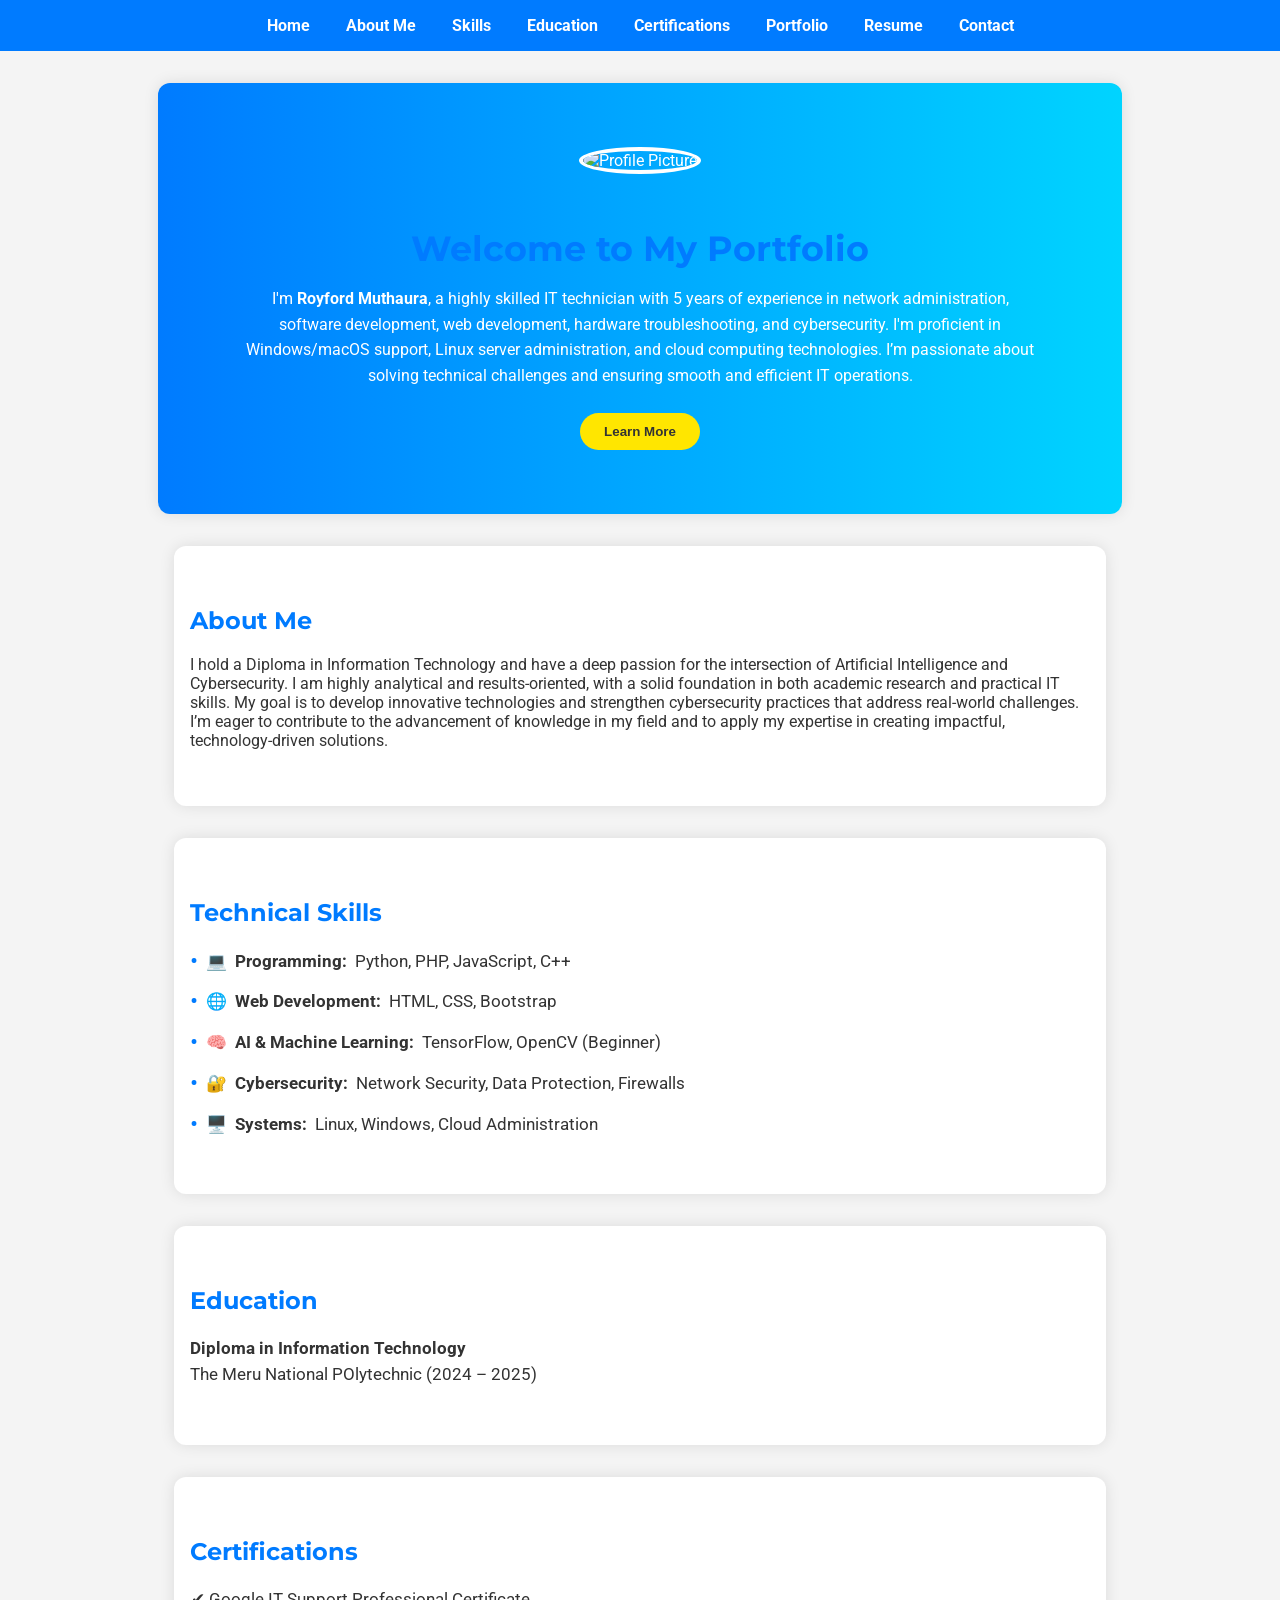
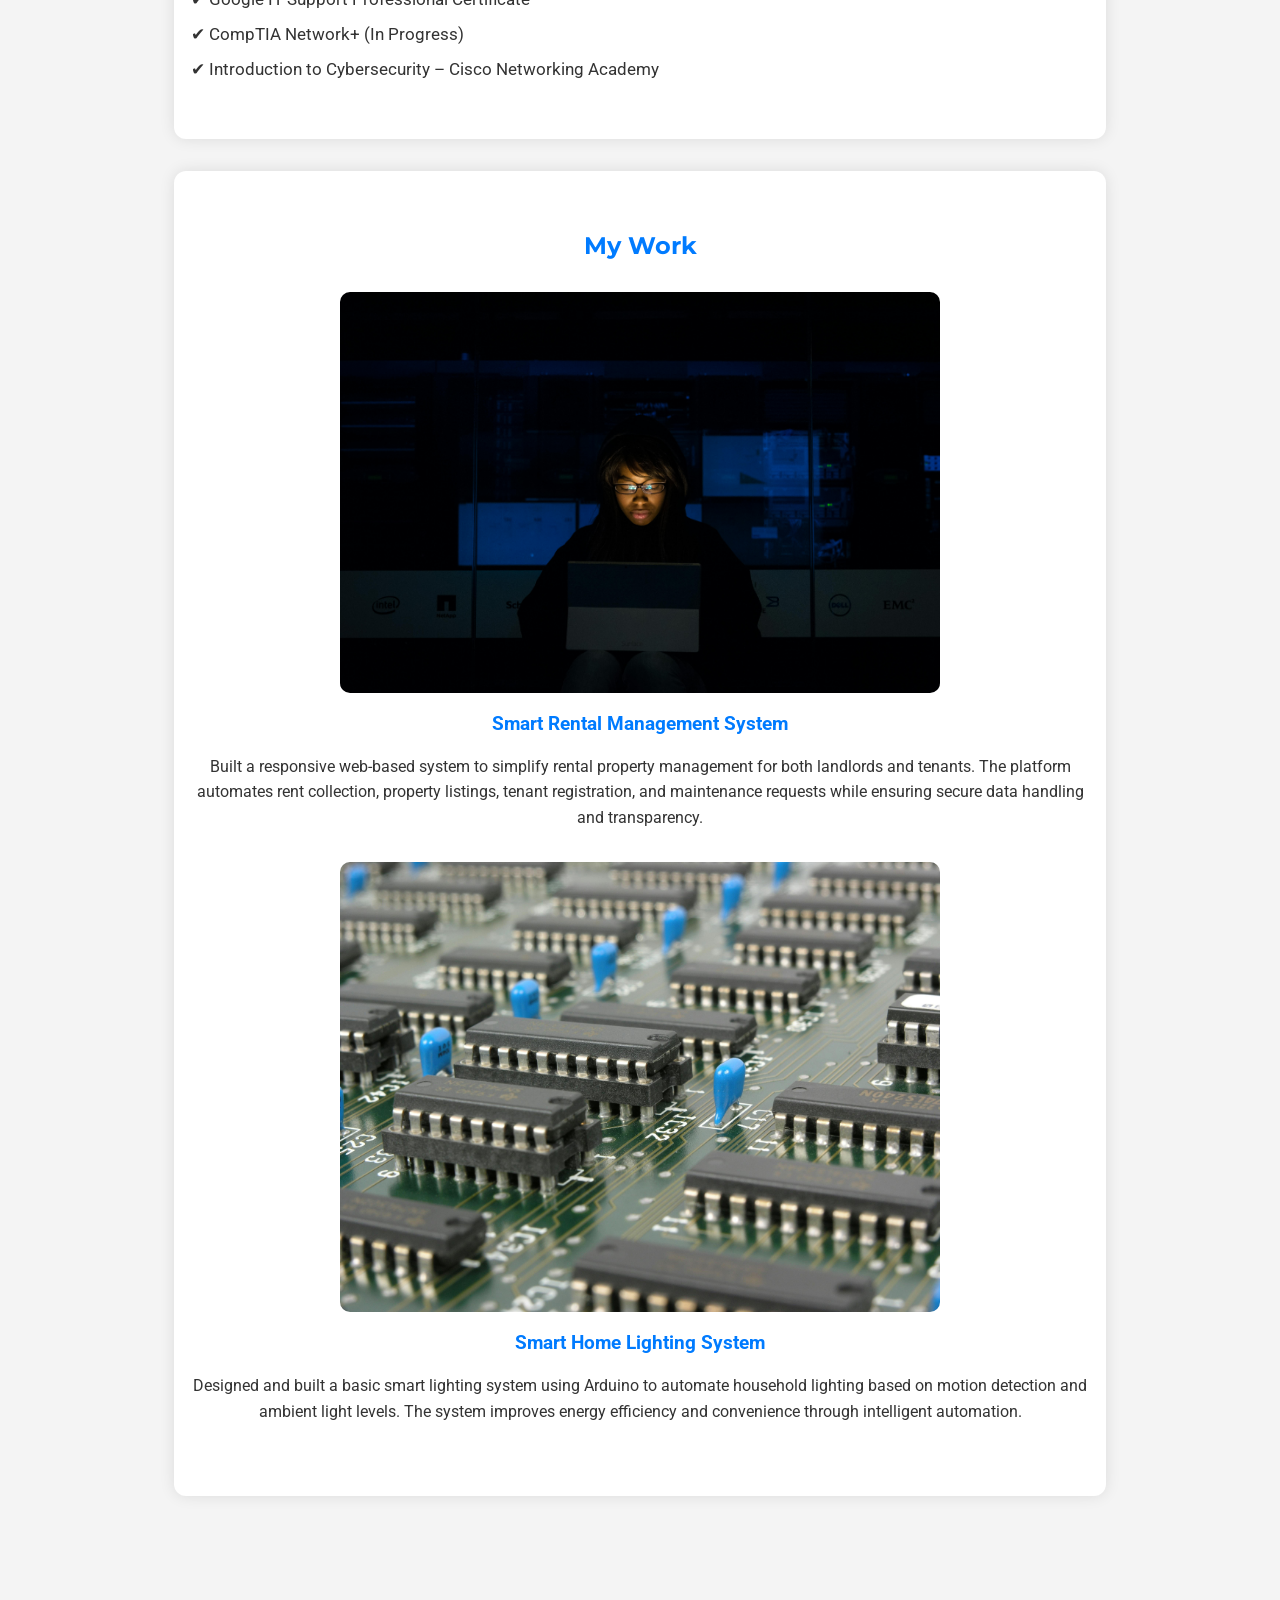
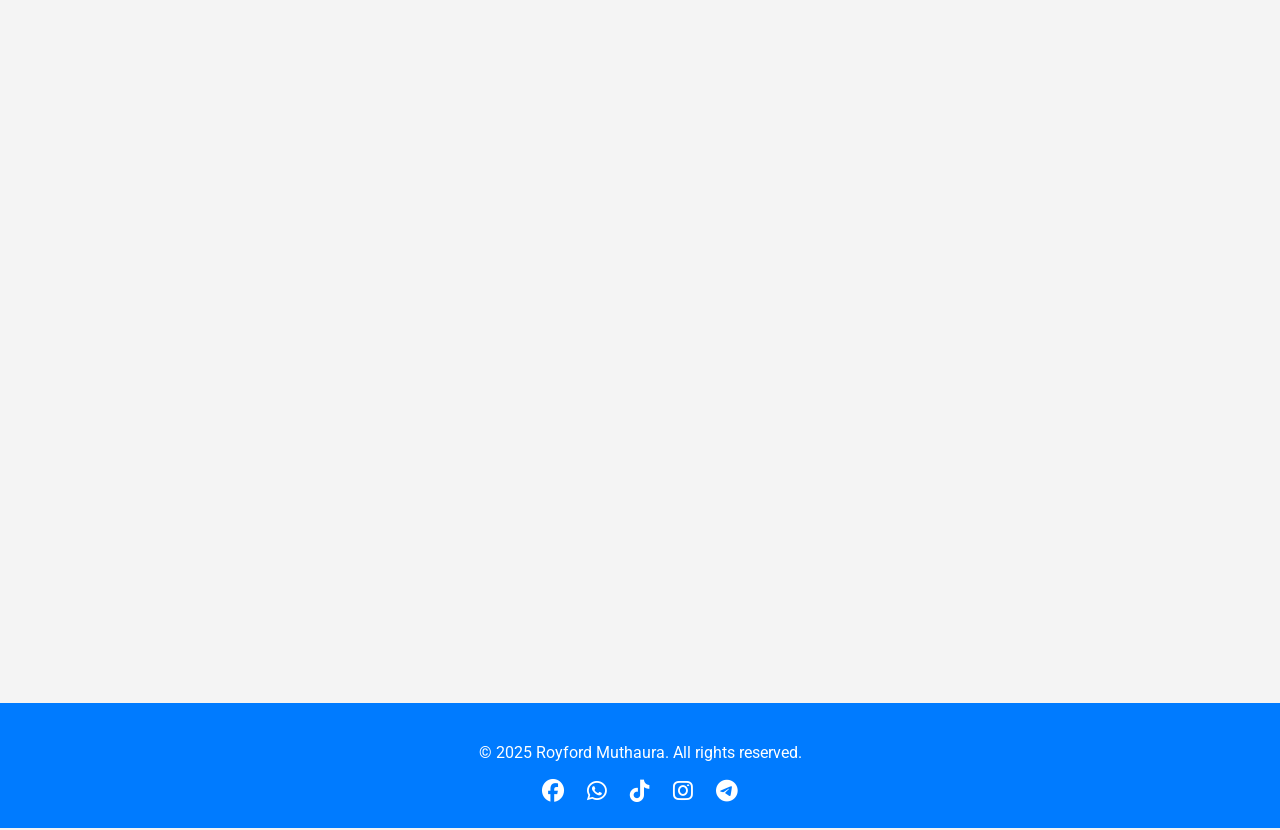
==== index.html @ 568a5c84 "Add files via upload" ====
<!DOCTYPE html>
<html lang="en">
<head>
    <meta charset="UTF-8" />
    <meta name="viewport" content="width=device-width, initial-scale=1.0" />
    <title>Professional Portfolio | Royford Muthaura</title>

    <!-- Google Fonts -->
    <link href="https://fonts.googleapis.com/css2?family=Montserrat:wght@700&family=Roboto:wght@400;500&display=swap" rel="stylesheet">

    <!-- Font Awesome for Social Icons -->
    <link rel="stylesheet" href="https://cdnjs.cloudflare.com/ajax/libs/font-awesome/6.6.0/css/all.min.css">

    <!-- External CSS -->
    <link rel="stylesheet" href="styles.css" />
</head>

<body>
    <!-- ==================== Navigation ==================== -->
    <nav>
        <ul>
            <li><a href="#home">Home</a></li>
            <li><a href="#about">About Me</a></li>
            <li><a href="#skills">Skills</a></li>
            <li><a href="#education">Education</a></li>
            <li><a href="#certifications">Certifications</a></li>
            <li><a href="#portfolio">Portfolio</a></li>
            <li><a href="#resume">Resume</a></li>
            <li><a href="#contact">Contact</a></li>
        </ul>
    </nav>

    <!-- ==================== Home Section ==================== -->
    <section id="home" class="hero">
        <img src="file_00000000664061f89d1846690280bb5e.png" alt="Profile Picture" class="profile-pic" />
        <h1>Welcome to My Portfolio</h1>
        <p>
            I'm <strong>Royford Muthaura</strong>, a highly skilled IT technician with 5 years of experience in network administration, software development, web development, hardware troubleshooting, and cybersecurity. I'm proficient in Windows/macOS support, Linux server administration, and cloud computing technologies. I’m passionate about solving technical challenges and ensuring smooth and efficient IT operations.
        </p>
        <button id="learnMoreBtn">Learn More</button>
    </section>

    <!-- ==================== About Me Section ==================== -->
    <section id="about">
        <h2>About Me</h2>
        <p>
            I hold a Diploma in Information Technology and have a deep passion for the intersection of Artificial Intelligence and Cybersecurity. I am highly analytical and results-oriented, with a solid foundation in both academic research and practical IT skills.
            My goal is to develop innovative technologies and strengthen cybersecurity practices that address real-world challenges. I’m eager to contribute to the advancement of knowledge in my field and to apply my expertise in creating impactful, technology-driven solutions.
        </p>
    </section>

    <!-- ==================== Skills Section ==================== -->
    <section id="skills">
        <h2>Technical Skills</h2>
        <ul>
            <li>💻 <strong>Programming:</strong> Python, PHP, JavaScript, C++</li>
            <li>🌐 <strong>Web Development:</strong> HTML, CSS, Bootstrap</li>
            <li>🧠 <strong>AI & Machine Learning:</strong> TensorFlow, OpenCV (Beginner)</li>
            <li>🔐 <strong>Cybersecurity:</strong> Network Security, Data Protection, Firewalls</li>
            <li>🖥️ <strong>Systems:</strong> Linux, Windows, Cloud Administration</li>
        </ul>
    </section>

    <!-- ==================== Education Section ==================== -->
    <section id="education">
        <h2>Education</h2>
        <p>
            <strong>Diploma in Information Technology</strong><br />
            The Meru National POlytechnic (2024 – 2025)
        </p>
    </section>

    <!-- ==================== Certifications Section ==================== -->
    <section id="certifications">
        <h2>Certifications</h2>
        <ul>
            <li>Google IT Support Professional Certificate</li>
            <li>CompTIA Network+ (In Progress)</li>
            <li>Introduction to Cybersecurity – Cisco Networking Academy</li>
        </ul>
    </section>

    <!-- ==================== Portfolio Section ==================== -->
    <section id="portfolio">
        <h2>My Work</h2>

        <!-- Project 1 -->
        <div class="portfolio-item">
            <img src="structured programming.jpg" alt="Smart Rental Management System" />
            <h3>Smart Rental Management System</h3>
            <p>
                Built a responsive web-based system to simplify rental property management for both landlords and tenants. The platform automates rent collection, property listings, tenant registration, and maintenance requests while ensuring secure data handling and transparency.
            </p>
        </div>

        <!-- Project 2 -->
        <div class="portfolio-item">
            <img src="basic electronics.jpg" alt="Smart Home Lighting System" />
            <h3>Smart Home Lighting System</h3>
            <p>
                Designed and built a basic smart lighting system using Arduino to automate household lighting based on motion detection and ambient light levels. The system improves energy efficiency and convenience through intelligent automation.
            </p>
        </div>
    </section>

    <!-- ==================== Resume Section ==================== -->
    <section id="resume">
        <h2>Resume</h2>
        <p>Click below to download my detailed resume.</p>
        <a href="resume.pdf" download>Download My Resume</a>
    </section>

    <!-- ==================== Contact Section ==================== -->
    <section id="contact">
        <h2>Contact Me</h2>
        <p>If you’d like to collaborate or learn more about my work, feel free to reach out!</p>

        <form id="contactForm">
            <label for="name">Name:</label>
            <input type="text" id="name" name="name" required />

            <label for="email">Email:</label>
            <input type="email" id="email" name="email" required />

            <label for="message">Message:</label>
            <textarea id="message" name="message" required></textarea>

            <button type="submit">Send</button>
        </form>
    </section>

    <!-- ==================== Footer Section (with Socials) ==================== -->
    <footer>
        <p>&copy; 2025 Royford Muthaura. All rights reserved.</p>

        <div class="social-links">
            <a href="https://www.facebook.com/royford.muthaura.3" target="_blank" aria-label="Facebook">
                <i class="fab fa-facebook"></i>
            </a>
            <a href="https://wa.me/254723911846" target="_blank" aria-label="WhatsApp">
                <i class="fab fa-whatsapp"></i>
            </a>
            <a href="https://www.tiktok.com/@hey_iam_royford" target="_blank" aria-label="TikTok">
                <i class="fab fa-tiktok"></i>
            </a>
            <a href="https://www.instagram.com/r_o_y_f_o_r_d" target="_blank" aria-label="Instagram">
                <i class="fab fa-instagram"></i>
            </a>
            <a href="https://t.me/@Royford07" target="_blank" aria-label="Telegram">
                <i class="fab fa-telegram"></i>
            </a>
        </div>
    </footer>

    <!-- External JS -->
    <script src="script.js"></script>
</body>
</html>
---- styles.css ----
/* ==================== General Styles ==================== */
body {
    font-family: 'Roboto', sans-serif;
    margin: 0;
    padding: 0;
    box-sizing: border-box;
    background-color: #f4f4f4;
    color: #333;
    scroll-behavior: smooth;
}

/* ==================== Navigation Menu ==================== */
nav {
    background-color: #007bff;
    padding: 1rem;
    text-align: center;
    position: sticky;
    top: 0;
    z-index: 100;
}
nav ul {
    list-style: none;
    margin: 0;
    padding: 0;
}
nav ul li {
    display: inline-block;
    margin: 0 1rem;
}
nav ul li a {
    color: #fff;
    text-decoration: none;
    font-weight: bold;
    transition: color 0.3s ease;
}
nav ul li a:hover {
    color: #ffe600;
}

/* ==================== Hero / Home Section ==================== */
#home {
    text-align: center;
    padding: 4rem 2rem;
    background: linear-gradient(to right, #007bff, #00d4ff);
    color: white;
}
.profile-pic {
    width: 160px;
    height: 160px;
    border-radius: 50%;
    margin-bottom: 1.5rem;
    border: 4px solid white;
    transition: transform 0.4s ease, box-shadow 0.4s ease;
}
.profile-pic:hover {
    transform: scale(1.1);
    box-shadow: 0 0 20px rgba(255, 255, 255, 0.5);
}
#home h1 {
    font-family: 'Montserrat', sans-serif;
    font-size: 2.2rem;
    margin-bottom: 1rem;
}
#home p {
    max-width: 800px;
    margin: 0 auto;
    line-height: 1.6;
    font-size: 1rem;
}
#home button {
    background-color: #ffe600;
    color: #333;
    border: none;
    padding: 0.7rem 1.5rem;
    font-weight: bold;
    border-radius: 30px;
    margin-top: 1.5rem;
    cursor: pointer;
    transition: background 0.3s ease;
}
#home button:hover {
    background-color: #fff;
}

/* ==================== Section Styling ==================== */
section {
    padding: 2.5rem 1rem;
    max-width: 900px;
    margin: 2rem auto;
    background: white;
    border-radius: 12px;
    box-shadow: 0 0 15px rgba(0, 0, 0, 0.1);
    opacity: 0;
    transform: translateY(50px);
    transition: all 0.6s ease-in-out;
}
section.active {
    opacity: 1;
    transform: translateY(0);
}
h1, h2 {
    font-family: 'Montserrat', sans-serif;
    color: #007bff;
}

/* ==================== Skills Section ==================== */
#skills ul {
    list-style: none;
    padding: 0;
}
#skills li {
    margin: 0.8rem 0;
    font-size: 1.05rem;
    display: flex;
    align-items: center;
    gap: 0.5rem;
}
#skills li::before {
    content: "•";
    color: #007bff;
    font-size: 1.5rem;
}

/* ==================== Education & Certifications ==================== */
#education p,
#certifications ul {
    font-size: 1.05rem;
    line-height: 1.6;
}
#certifications ul {
    list-style-type: "✔ ";
    padding-left: 1.2rem;
}
#certifications li {
    margin: 0.5rem 0;
}

/* ==================== Portfolio ==================== */
#portfolio {
    text-align: center;
}
.portfolio-item {
    margin: 2rem 0;
    transition: transform 0.3s ease-in-out, box-shadow 0.3s ease-in-out;
}
.portfolio-item:hover {
    transform: scale(1.03);
    box-shadow: 0 0 15px rgba(0, 123, 255, 0.2);
}
.portfolio-item img {
    width: 100%;
    max-width: 600px;
    border-radius: 10px;
}
.portfolio-item h3 {
    margin-top: 1rem;
    color: #007bff;
}
.portfolio-item p {
    font-size: 1rem;
    line-height: 1.6;
}

/* ==================== Form Styling ==================== */
form {
    display: flex;
    flex-direction: column;
}
form label {
    margin: 0.5rem 0 0.2rem;
    font-weight: 500;
}
form input, form textarea {
    padding: 0.7rem;
    border-radius: 6px;
    border: 1px solid #ccc;
    margin-bottom: 1rem;
    font-size: 1rem;
}
form button {
    padding: 0.8rem;
    border: none;
    border-radius: 6px;
    background-color: #007bff;
    color: white;
    font-weight: bold;
    cursor: pointer;
    transition: background-color 0.3s ease-in-out;
}
form button:hover {
    background-color: #0056b3;
}

/* ==================== Footer ==================== */
footer {
    text-align: center;
    padding: 1.5rem;
    background-color: #007bff;
    color: white;
    margin-top: 2rem;
}
footer .social-links {
    margin-top: 0.8rem;
}
footer .social-links a {
    color: white;
    font-size: 1.4rem;
    margin: 0 0.6rem;
    display: inline-block;
    transition: transform 0.3s ease, color 0.3s ease;
}
footer .social-links a:hover {
    transform: translateY(-3px);
}

/* ======= Social Icon Colors (Hover Effects) ======= */
footer .fa-facebook:hover { color: #1877f2; }
footer .fa-whatsapp:hover { color: #25d366; }
footer .fa-tiktok:hover { color: #010101; }
footer .fa-instagram:hover { color: #e4405f; }
footer .fa-telegram:hover { color: #0088cc; }

/* ==================== Responsive Design ==================== */
@media (max-width: 768px) {
    nav ul li {
        display: block;
        margin: 0.5rem 0;
    }
    #home h1 {
        font-size: 1.8rem;
    }
    section {
        padding: 1.5rem;
    }
    .portfolio-item img {
        max-width: 100%;
    }
}
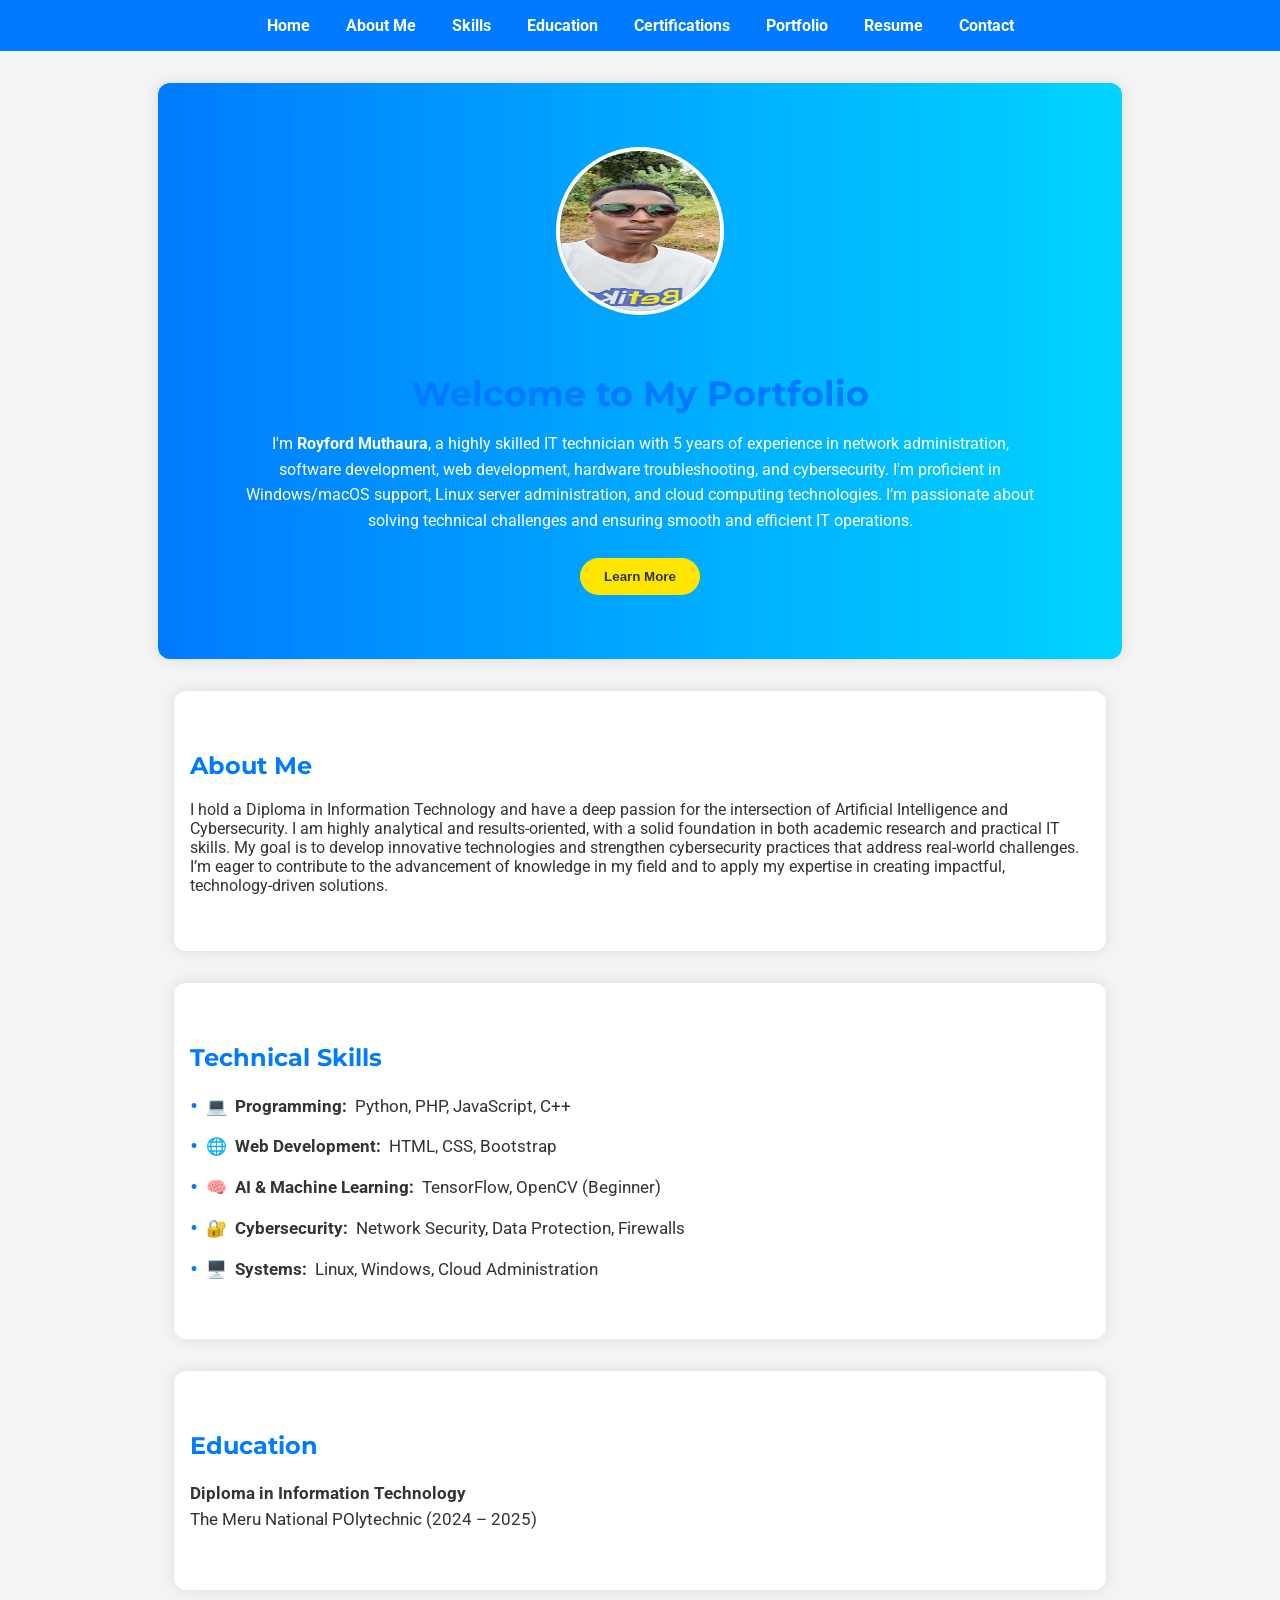
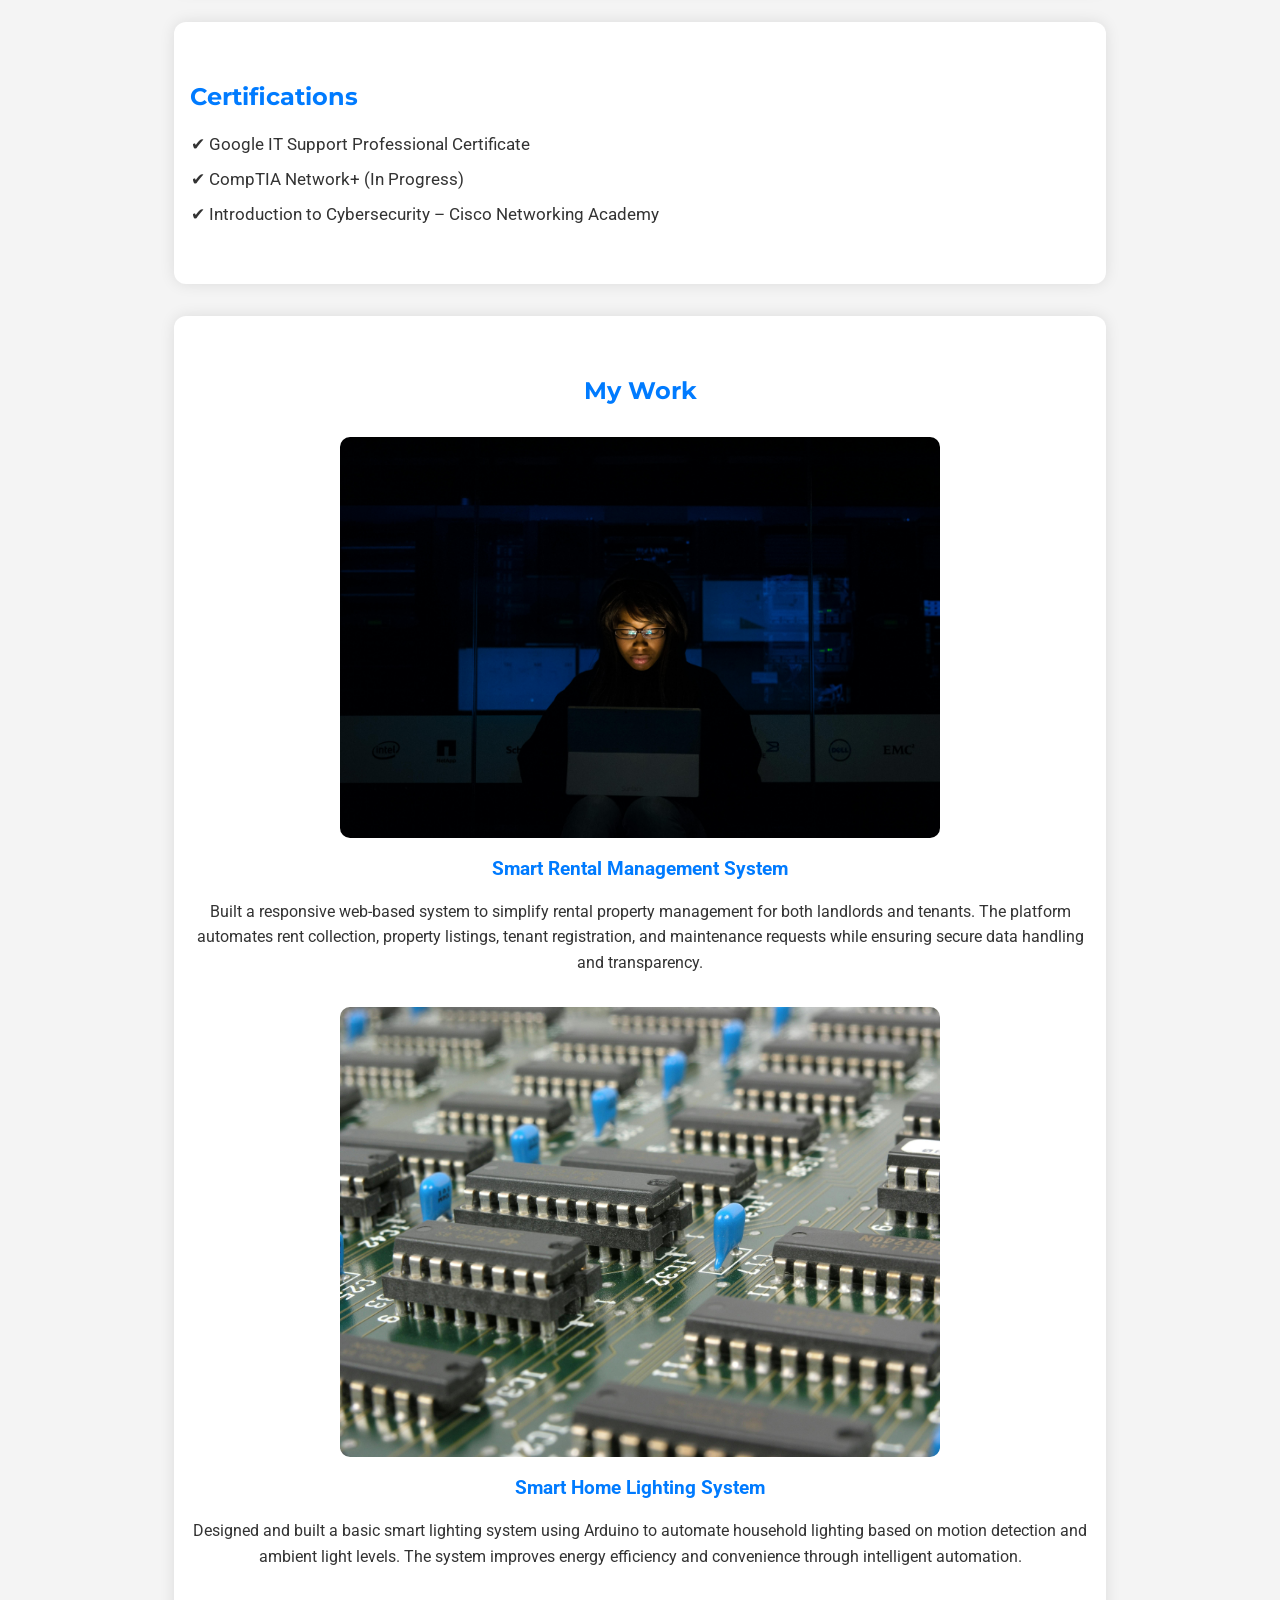
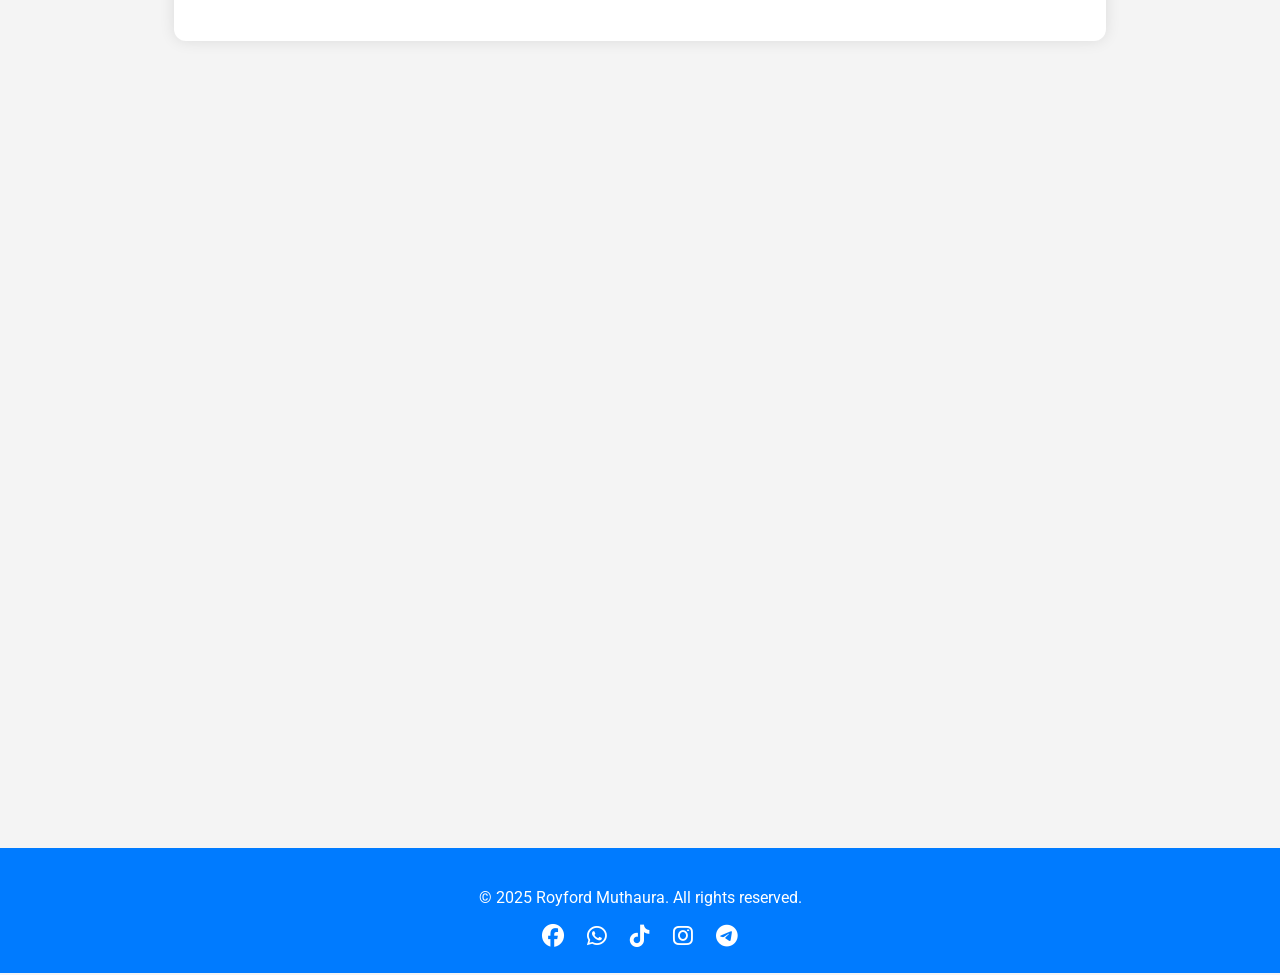
==== commit 2ec6f1b1: "index.html" ====
--- a/index.html
+++ b/index.html
@@ -32,7 +32,7 @@
 
     <!-- ==================== Home Section ==================== -->
     <section id="home" class="hero">
-        <img src="file_00000000664061f89d1846690280bb5e.png" alt="Profile Picture" class="profile-pic" />
+        <img src="profile.jpg" alt="Profile Picture" class="profile-pic" />
         <h1>Welcome to My Portfolio</h1>
         <p>
             I'm <strong>Royford Muthaura</strong>, a highly skilled IT technician with 5 years of experience in network administration, software development, web development, hardware troubleshooting, and cybersecurity. I'm proficient in Windows/macOS support, Linux server administration, and cloud computing technologies. I’m passionate about solving technical challenges and ensuring smooth and efficient IT operations.
@@ -156,3 +156,5 @@
     <script src="script.js"></script>
 </body>
 </html>
+
+
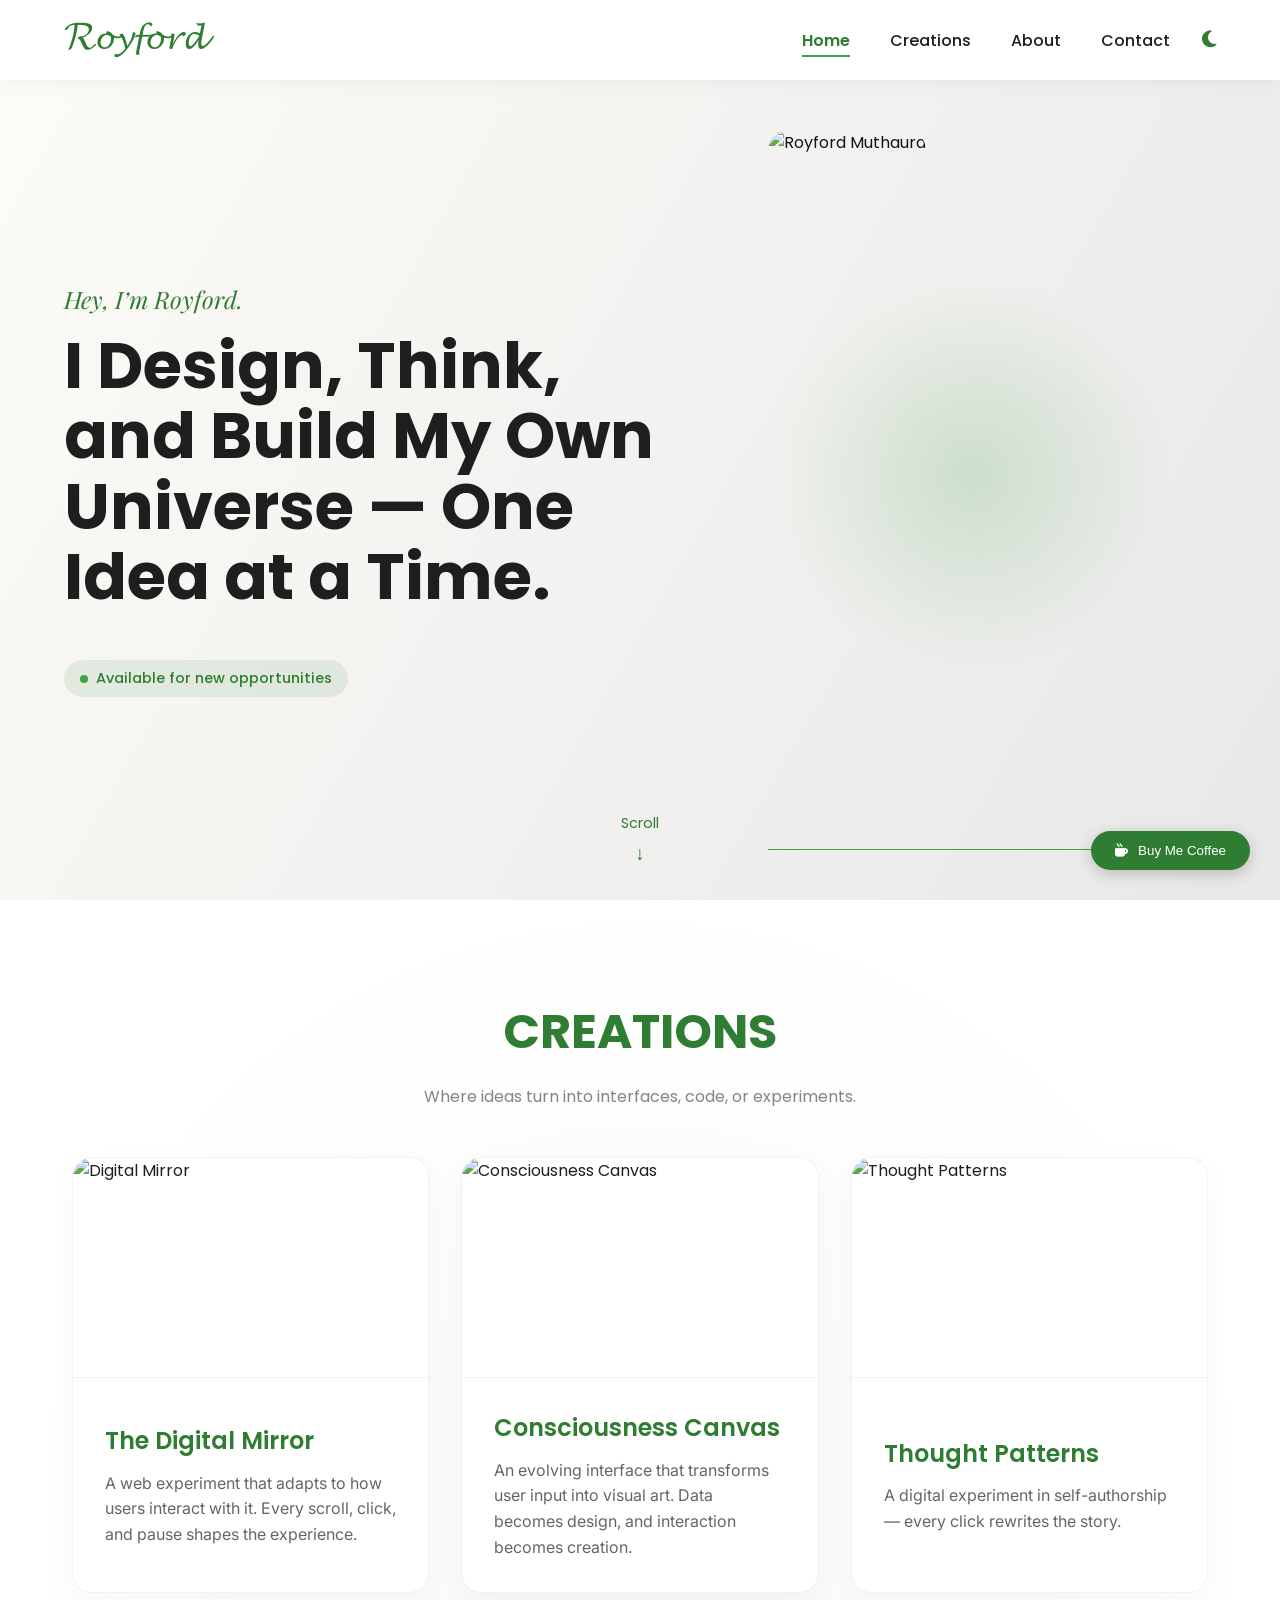
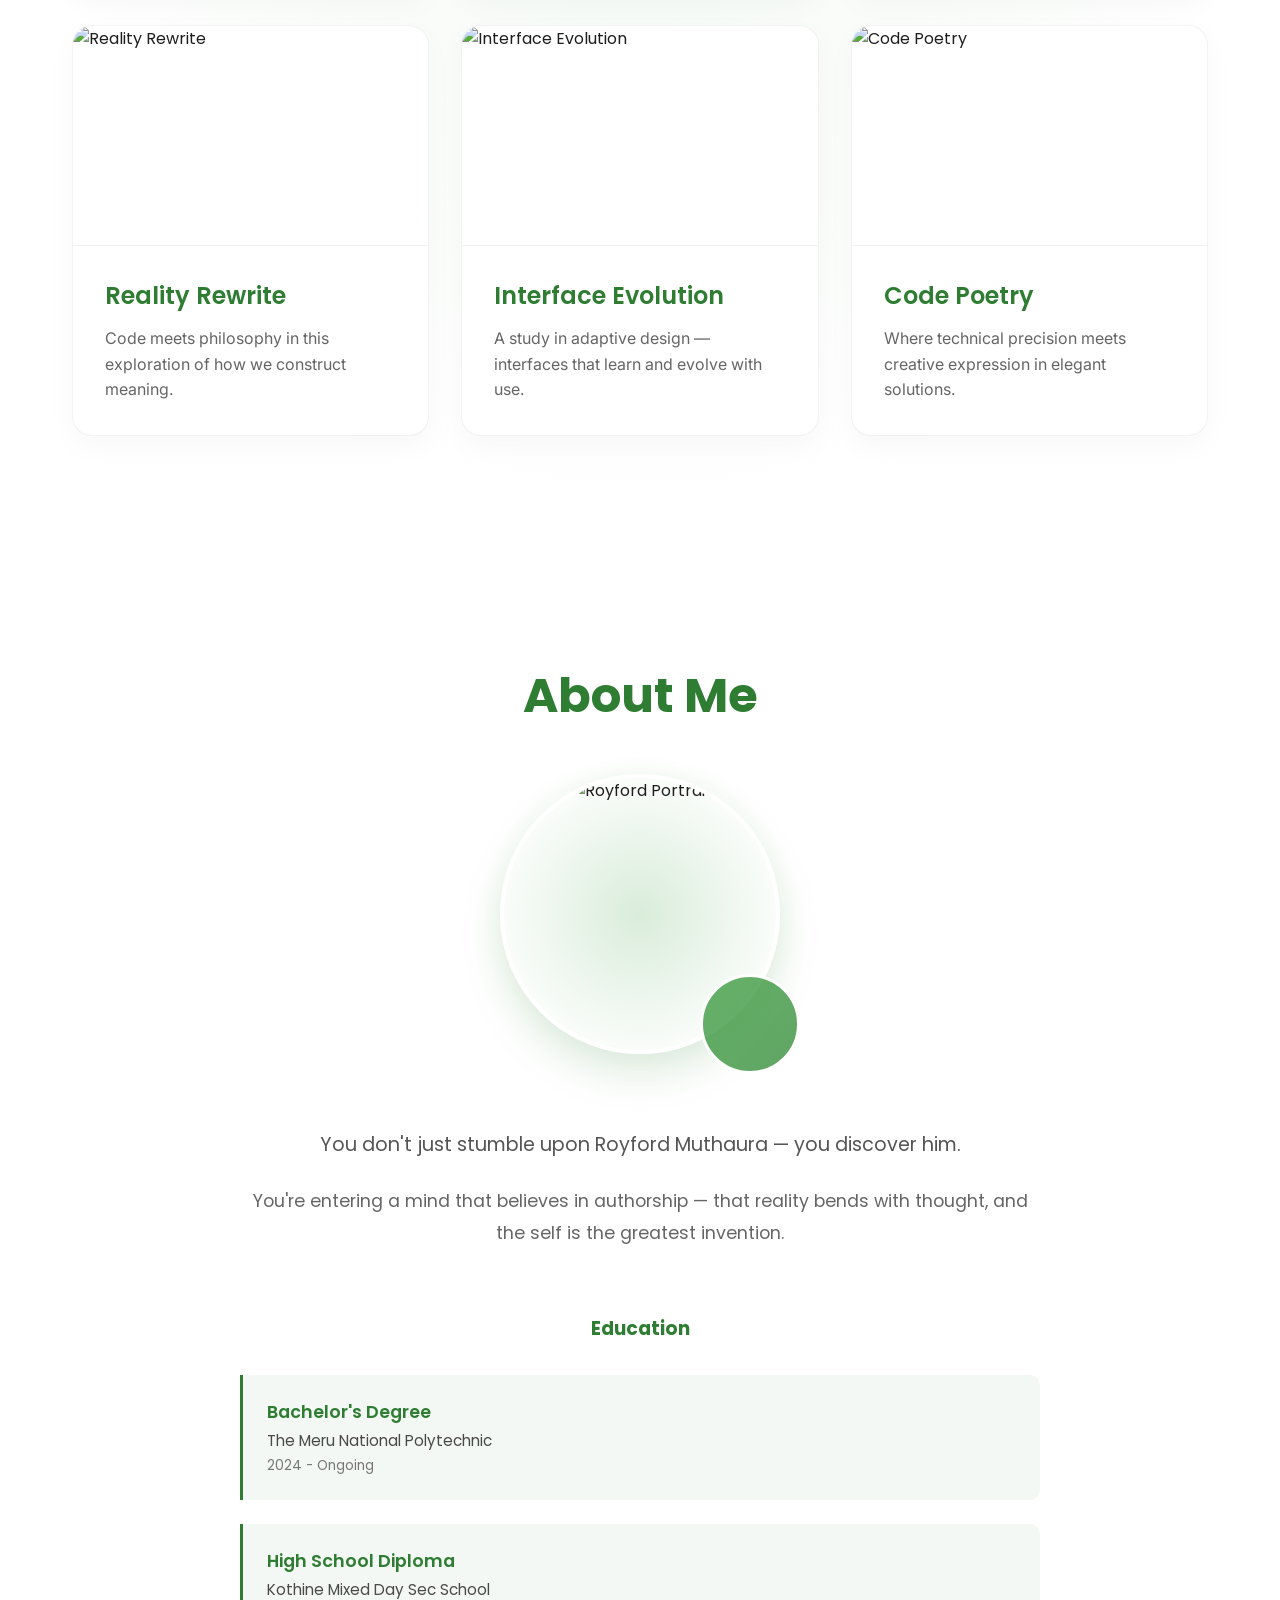
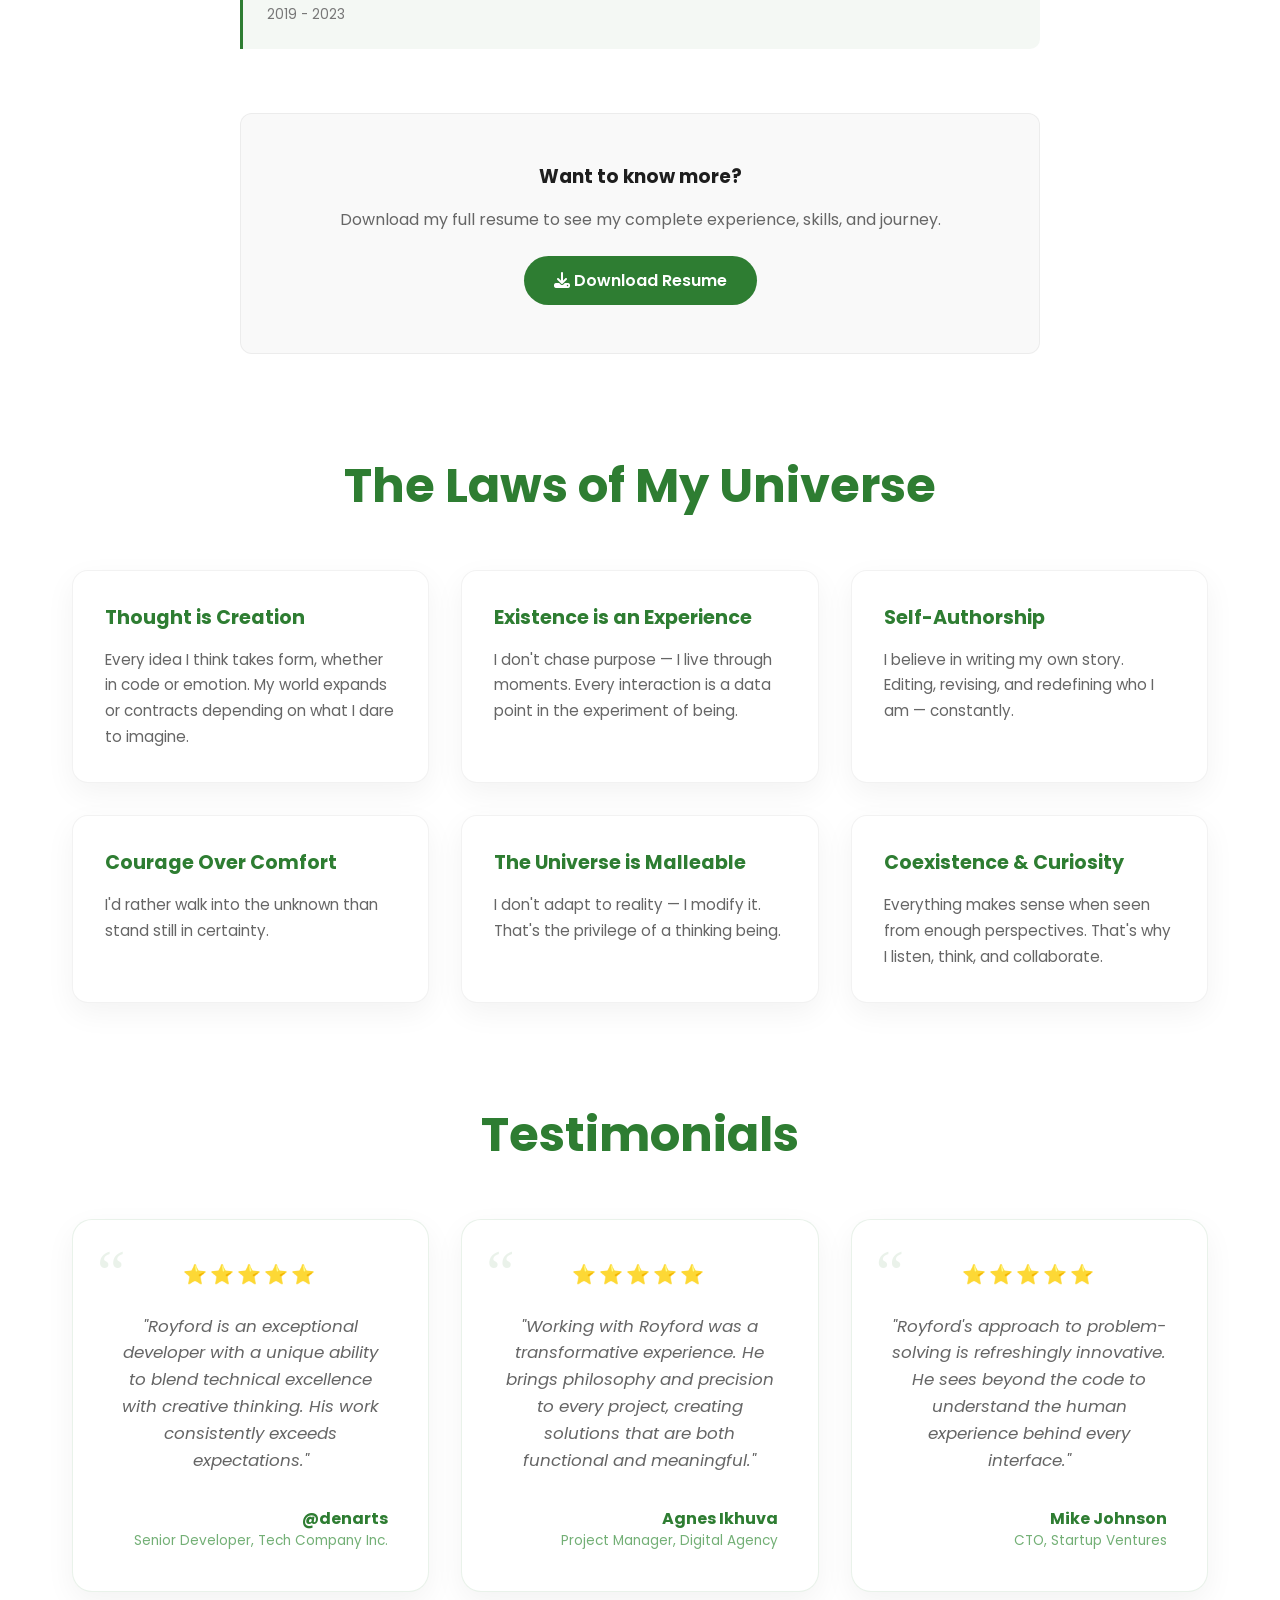
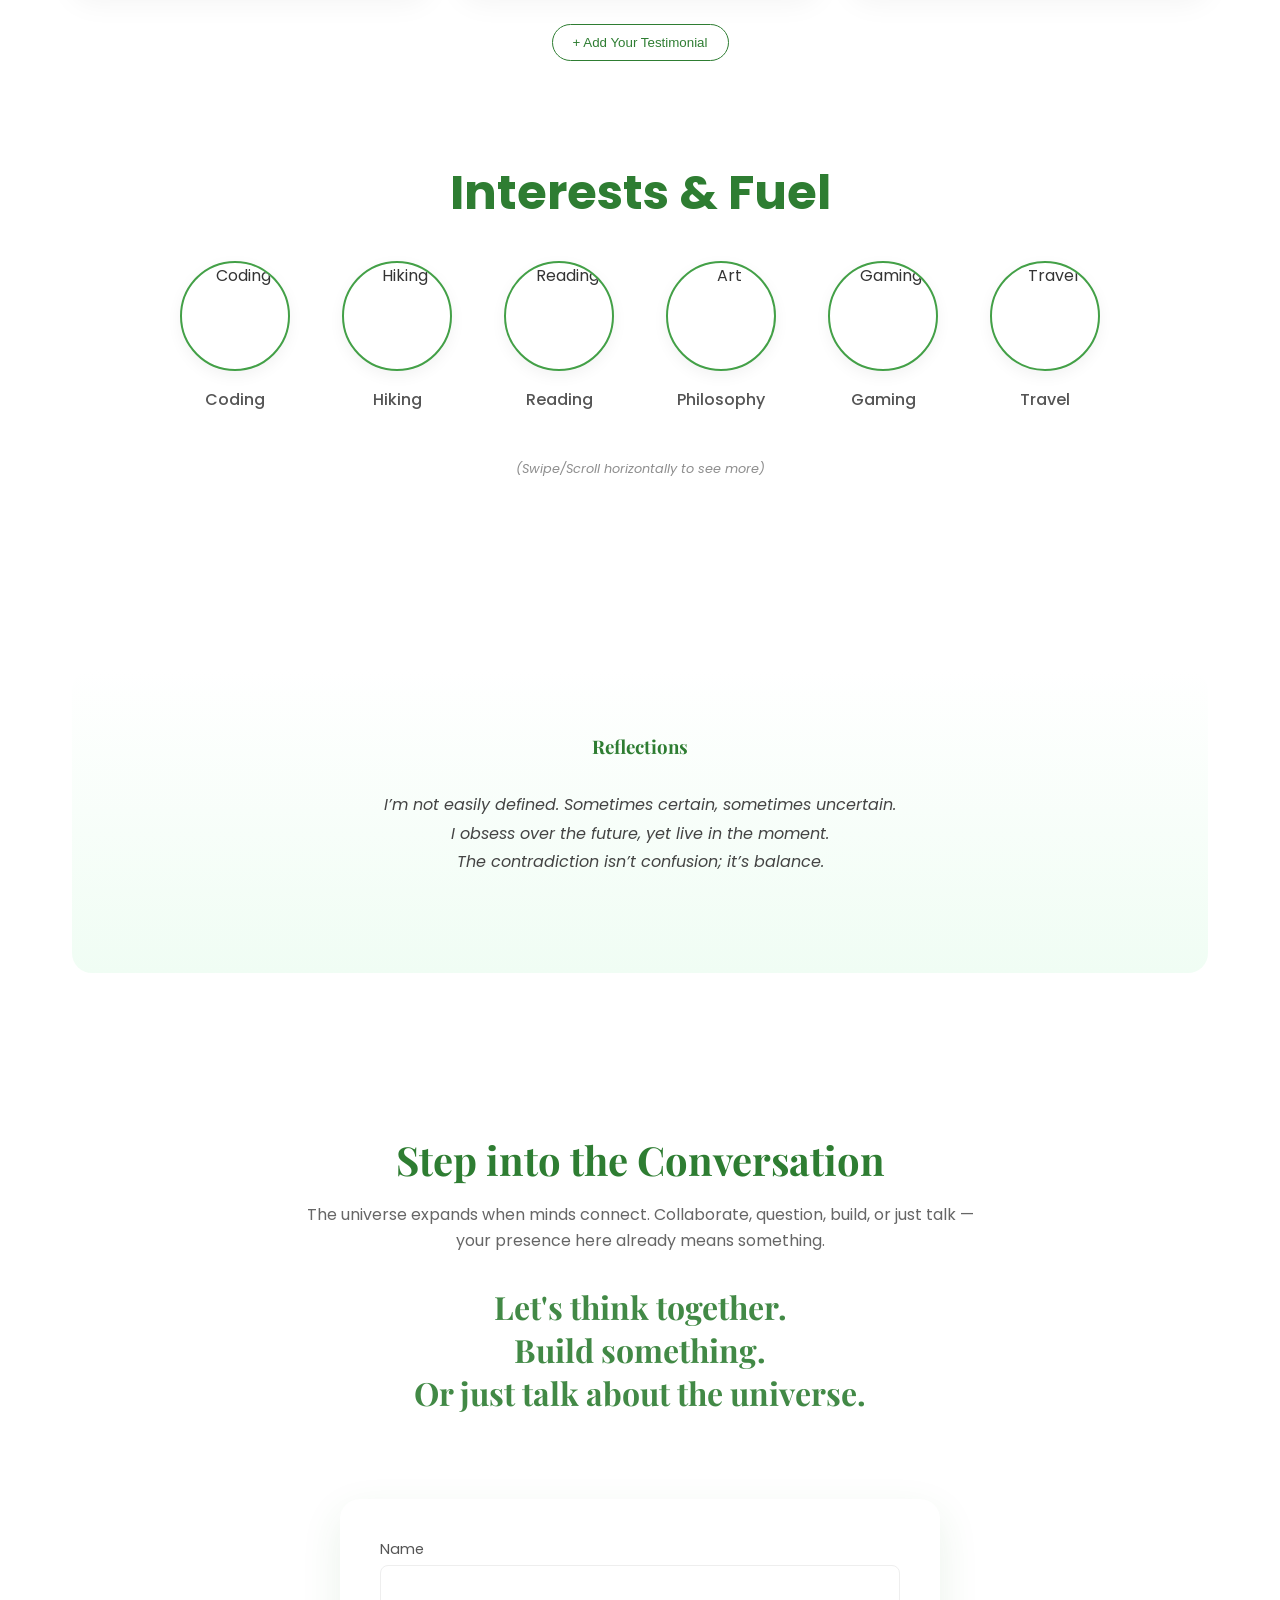
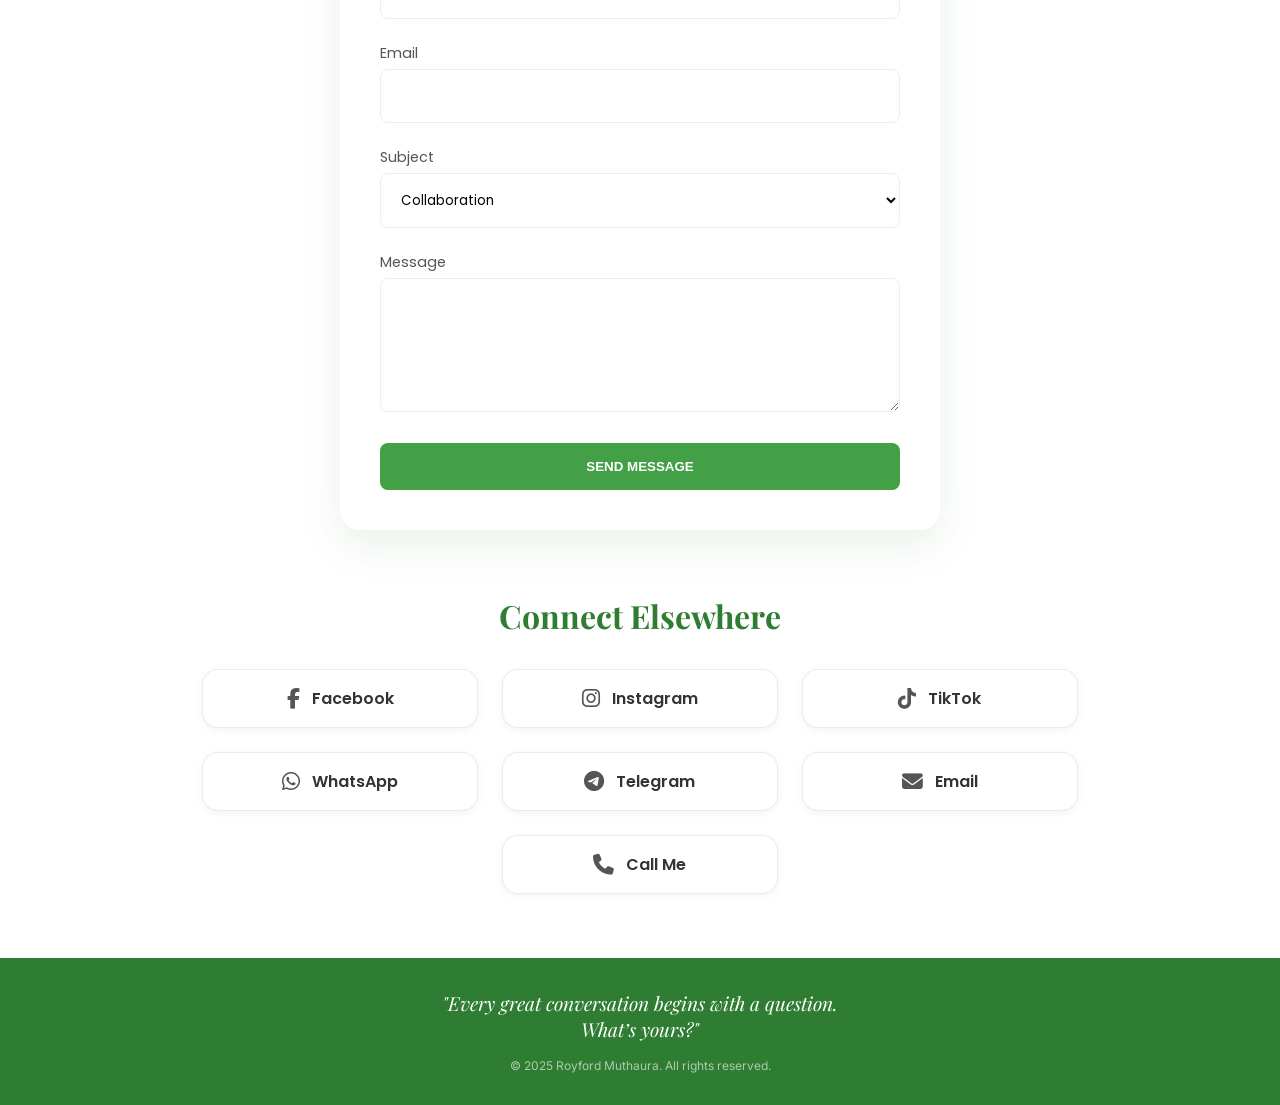
==== commit a86f110c: "index.html" ====
--- a/index.html
+++ b/index.html
@@ -1,160 +1,1780 @@
 <!DOCTYPE html>
+<!-- Language set to English for accessibility and SEO -->
 <html lang="en">
 <head>
-    <meta charset="UTF-8" />
-    <meta name="viewport" content="width=device-width, initial-scale=1.0" />
-    <title>Professional Portfolio | Royford Muthaura</title>
-
-    <!-- Google Fonts -->
-    <link href="https://fonts.googleapis.com/css2?family=Montserrat:wght@700&family=Roboto:wght@400;500&display=swap" rel="stylesheet">
-
-    <!-- Font Awesome for Social Icons -->
-    <link rel="stylesheet" href="https://cdnjs.cloudflare.com/ajax/libs/font-awesome/6.6.0/css/all.min.css">
-
-    <!-- External CSS -->
-    <link rel="stylesheet" href="styles.css" />
+    <!-- Character encoding ensuring all text characters render correctly -->
+    <meta charset="UTF-8">
+    <!-- Viewport setting: Critical for making the site responsive on mobile devices -->
+    <meta name="viewport" content="width=device-width, initial-scale=1.0">
+    <!-- The title that appears in the browser tab -->
+    <title>Royford | Digital Experience</title>
+    
+    <!-- FAVICON (Browser Tab Logo) -->
+    <link rel="icon" href="data:image/svg+xml,<svg xmlns=%22http://www.w3.org/2000/svg%22 viewBox=%220 0 100 100%22><circle cx=%2250%22 cy=%2250%22 r=%2250%22 fill=%22%232E7D32%22/><text x=%2250%22 y=%2270%22 font-family=%22serif%22 font-size=%2260%22 text-anchor=%22middle%22 fill=%22white%22>R</text></svg>">
+
+    <!-- =========================================
+         FONTS
+         We import fonts from Google Fonts to ensure consistent typography across all devices.
+         ========================================= -->
+    <link rel="preconnect" href="https://fonts.googleapis.com">
+    <link rel="preconnect" href="https://fonts.gstatic.com" crossorigin>
+    <link href="https://fonts.googleapis.com/css2?family=Great+Vibes&family=Inter:wght@300;400;500;600&family=Playfair+Display:ital,wght@0,400;0,600;1,400&family=Poppins:wght@300;400;500;600;700&display=swap" rel="stylesheet">
+    
+    <!-- =========================================
+         ICONS
+         Importing FontAwesome library for social media icons
+         ========================================= -->
+    <link rel="stylesheet" href="https://cdnjs.cloudflare.com/ajax/libs/font-awesome/6.4.0/css/all.min.css">
+
+    <!-- =========================================
+         CSS STYLES
+         This section controls the visual presentation of the website.
+         ========================================= -->
+    <style>
+        /* --- CSS VARIABLES (ROOT) --- */
+        :root {
+            /* Color Palette */
+            --green-dark: #2E7D32;   /* Deep confidence */
+            --green-med: #388E3C;    /* Mid-tone nature */
+            --green-light: #43A047;  /* Bright accent */
+            
+            /* Background Colors */
+            --bg-light: #ffffff;     
+            --bg-dark: #121212;      
+            
+            /* Text Colors */
+            --text-light: #1e1e1e;   
+            --text-dark: #e0e0e0;    
+            
+            /* Font Families */
+            --font-main: 'Poppins', sans-serif;       
+            --font-accent: 'Playfair Display', serif; 
+            --font-body: 'Inter', sans-serif;         
+            --font-script: 'Great Vibes', cursive;    
+            
+            /* Animation Settings */
+            --transition-slow: 0.8s cubic-bezier(0.22, 1, 0.36, 1);
+        }
+
+        /* --- BASIC SETUP & RESET --- */
+        * {
+            margin: 0;
+            padding: 0;
+            box-sizing: border-box; 
+        }
+
+        html {
+            scroll-behavior: smooth; 
+        }
+
+        body {
+            background-color: var(--bg-light);
+            color: var(--text-light);
+            font-family: var(--font-main);
+            overflow-x: hidden; 
+            transition: background-color 0.5s ease, color 0.5s ease;
+            padding-top: 80px; 
+        }
+
+        body.dark-mode {
+            background-color: var(--bg-dark);
+            color: var(--text-dark);
+        }
+
+        a {
+            text-decoration: none; 
+            color: inherit; 
+        }
+
+        /* --- NAVBAR STYLES --- */
+        .navbar {
+            position: fixed; 
+            top: 0;
+            left: 0;
+            width: 100%;
+            height: 80px;
+            display: flex; 
+            justify-content: space-between; 
+            align-items: center; 
+            padding: 0 5%; 
+            z-index: 1000; 
+            background: rgba(255, 255, 255, 0.9);
+            backdrop-filter: blur(10px); 
+            box-shadow: 0 2px 20px rgba(0,0,0,0.05); 
+            transition: background 0.3s ease;
+        }
+
+        body.dark-mode .navbar {
+            background: rgba(18, 18, 18, 0.9); 
+            box-shadow: 0 2px 20px rgba(0,0,0,0.5);
+        }
+
+        .brand-logo {
+            font-family: var(--font-script); 
+            font-weight: 400;
+            font-size: 2.5rem; 
+            color: var(--green-dark);
+            cursor: pointer;
+            z-index: 1001; 
+        }
+
+        .nav-right {
+            display: flex;
+            align-items: center;
+            gap: 2rem;
+        }
+
+        .nav-menu {
+            display: flex;
+            list-style: none;
+            gap: 2.5rem; 
+            align-items: center;
+            margin: 0;
+            padding: 0;
+        }
+
+        .nav-link {
+            font-family: var(--font-main);
+            font-weight: 500;
+            font-size: 1rem;
+            color: var(--text-light);
+            position: relative;
+            cursor: pointer;
+            transition: color 0.3s;
+        }
+        
+        body.dark-mode .nav-link {
+            color: var(--text-dark);
+        }
+
+        .nav-link:hover {
+            color: var(--green-light);
+        }
+
+        .nav-link.active {
+            color: var(--green-dark);
+            font-weight: 600;
+        }
+
+        .nav-link::after {
+            content: '';
+            position: absolute;
+            width: 0; 
+            height: 2px;
+            bottom: -5px;
+            left: 0;
+            background-color: var(--green-light);
+            transition: width 0.3s ease; 
+        }
+
+        .nav-link:hover::after, .nav-link.active::after {
+            width: 100%; 
+        }
+
+        .theme-toggle-nav {
+            background: transparent;
+            border: none;
+            font-size: 1.2rem;
+            color: var(--green-dark);
+            cursor: pointer;
+            transition: transform 0.3s, color 0.3s;
+            display: flex;
+            align-items: center;
+            justify-content: center;
+        }
+        .theme-toggle-nav:hover {
+            transform: rotate(15deg); 
+            color: var(--green-light);
+        }
+        body.dark-mode .theme-toggle-nav {
+            color: white; 
+        }
+
+        .hamburger {
+            display: none;
+            cursor: pointer;
+            flex-direction: column;
+            gap: 6px;
+            z-index: 1001;
+        }
+        
+        .bar {
+            width: 25px;
+            height: 2px;
+            background-color: var(--green-dark);
+            transition: all 0.3s ease;
+        }
+
+        /* --- UTILITY CLASSES --- */
+        .container {
+            max-width: 1200px;
+            margin: 0 auto; 
+            padding: 0 2rem;
+            width: 100%;
+        }
+        
+        .fade-in-scroll {
+            opacity: 0;
+            transform: translateY(30px);
+            transition: opacity 1s ease, transform 1s ease;
+        }
+        .fade-in-scroll.visible {
+            opacity: 1;
+            transform: translateY(0);
+        }
+
+        /* =========================================
+           HERO SECTION STYLES
+           ========================================= */
+        #home {
+            min-height: calc(100vh - 80px); 
+            display: flex;
+            align-items: center;
+            position: relative;
+            overflow: hidden;
+            padding: 0 5%; 
+            margin-bottom: 0;
+        }
+
+        .hero-bg {
+            position: absolute;
+            top: 0;
+            left: 0;
+            width: 100%;
+            height: 100%;
+            background: linear-gradient(120deg, #fdfbf7 0%, #e8e8e8 100%); 
+            z-index: -2;
+        }
+        body.dark-mode .hero-bg {
+            background: linear-gradient(120deg, #1a1a1a 0%, #0d0d0d 100%); 
+        }
+
+        /* Responsive Grid: Stacks automatically on smaller screens */
+        .hero-grid {
+            display: grid;
+            grid-template-columns: 1.2fr 0.8fr; 
+            width: 100%;
+            max-width: 1400px;
+            margin: 0 auto;
+            align-items: center; 
+            gap: 2rem;
+        }
+
+        .hero-text-col {
+            padding-right: 2rem;
+            z-index: 2;
+        }
+
+        .hero-greeting {
+            font-family: var(--font-accent); 
+            font-style: italic;
+            font-size: 1.5rem;
+            color: var(--green-dark);
+            margin-bottom: 1rem;
+            display: block;
+            opacity: 0; 
+            animation: slideUp 1s ease forwards 0.5s; 
+        }
+
+        .hero-headline {
+            font-family: var(--font-main); 
+            font-weight: 700;
+            /* Fluid Typography: Scales smoothly between 2.5rem and 4.2rem */
+            font-size: clamp(2.5rem, 5vw, 4.2rem); 
+            line-height: 1.1;
+            color: var(--text-light);
+            margin-bottom: 2rem;
+            opacity: 0;
+            animation: slideUp 1s ease forwards 0.7s;
+        }
+        body.dark-mode .hero-headline { color: var(--text-dark); }
+
+        .status-badge {
+            display: inline-flex;
+            align-items: center;
+            padding: 8px 16px;
+            background: rgba(46, 125, 50, 0.1);
+            border-radius: 20px;
+            font-size: 0.9rem;
+            color: var(--green-dark);
+            font-weight: 500;
+            margin-top: 1rem;
+            opacity: 0;
+            animation: slideUp 1s ease forwards 0.9s;
+        }
+        .status-dot {
+            width: 8px;
+            height: 8px;
+            background: var(--green-light);
+            border-radius: 50%;
+            margin-right: 8px;
+            animation: pulse-dot 2s infinite; 
+        }
+
+        @keyframes pulse-dot {
+            0% { box-shadow: 0 0 0 0 rgba(67, 160, 71, 0.4); }
+            70% { box-shadow: 0 0 0 6px rgba(67, 160, 71, 0); }
+            100% { box-shadow: 0 0 0 0 rgba(67, 160, 71, 0); }
+        }
+
+        .hero-image-col {
+            position: relative;
+            height: 80vh;
+            display: flex;
+            align-items: flex-end; 
+            justify-content: center;
+        }
+
+        .hero-portrait {
+            width: 100%;
+            max-width: 500px;
+            height: 100%;
+            position: relative;
+            z-index: 1;
+            background-color: transparent; 
+            border-bottom: 1px solid var(--green-light);
+            opacity: 0;
+            animation: fadeIn 1.5s ease forwards 1s;
+        }
+        
+        .hero-portrait img {
+            width: 100%;
+            height: 100%;
+            object-fit: cover; 
+            object-position: top center; 
+            mask-image: linear-gradient(to bottom, black 80%, transparent 100%); 
+            -webkit-mask-image: linear-gradient(to bottom, black 80%, transparent 100%);
+            border-radius: 20px 20px 0 0;
+            filter: grayscale(20%) contrast(1.1); 
+        }
+        
+        .hero-glow {
+            position: absolute;
+            top: 20%;
+            right: 10%;
+            width: 400px;
+            height: 400px;
+            background: radial-gradient(circle, rgba(67,160,71,0.2) 0%, transparent 70%);
+            border-radius: 50%;
+            z-index: 0;
+            animation: breathe 6s infinite ease-in-out;
+        }
+
+        @keyframes breathe {
+            0%, 100% { transform: scale(1); opacity: 0.5; }
+            50% { transform: scale(1.1); opacity: 0.8; }
+        }
+
+        @keyframes slideUp {
+            from { transform: translateY(30px); opacity: 0; }
+            to { transform: translateY(0); opacity: 1; }
+        }
+        @keyframes fadeIn {
+            from { opacity: 0; }
+            to { opacity: 1; }
+        }
+
+        /* =========================================
+           ABOUT PAGE STYLES
+           ========================================= */
+        #about {
+            padding: 8rem 0 4rem;
+            width: 100%;
+            position: relative;
+            background: var(--bg-light);
+        }
+        body.dark-mode #about {
+            background: var(--bg-dark);
+        }
+        
+        .section-heading {
+            font-family: var(--font-main);
+            font-size: 3rem;
+            color: var(--green-dark);
+            margin-bottom: 1rem;
+            text-align: center;
+            font-weight: 700;
+        }
+
+        /* About Graphic - Fluid sizing */
+        .about-graphic {
+            position: relative; 
+            width: 300px; 
+            height: 300px; 
+            display: flex; 
+            align-items: center; 
+            justify-content: center;
+        }
+
+        .education-card {
+            background: rgba(46, 125, 50, 0.05);
+            border-left: 3px solid var(--green-dark); 
+            padding: 1.5rem;
+            margin-bottom: 1.5rem;
+            border-radius: 0 10px 10px 0;
+        }
+        body.dark-mode .education-card {
+            background: rgba(255, 255, 255, 0.05);
+        }
+        .edu-title {
+            font-weight: 600;
+            color: var(--green-dark);
+            font-size: 1.1rem;
+        }
+        .edu-school {
+            font-size: 0.95rem;
+            opacity: 0.8;
+            margin-top: 4px;
+        }
+        .edu-year {
+            font-size: 0.85rem;
+            color: #777;
+            margin-top: 4px;
+        }
+
+        .resume-block {
+            text-align: center;
+            background: #f9f9f9;
+            border: 1px solid rgba(0,0,0,0.05);
+            border-radius: 12px;
+            padding: 3rem 2rem;
+            margin: 4rem auto;
+            max-width: 800px;
+        }
+        body.dark-mode .resume-block {
+            background: #1a1a1a;
+            border-color: rgba(255,255,255,0.1);
+        }
+
+        .resume-btn {
+            background-color: var(--green-dark);
+            border: none;
+            color: white;
+            padding: 12px 30px;
+            border-radius: 30px;
+            font-family: var(--font-main);
+            font-weight: 600;
+            margin-top: 1.5rem;
+            transition: 0.3s;
+            cursor: pointer;
+        }
+        .resume-btn:hover {
+            background-color: var(--green-light);
+            transform: translateY(-2px);
+        }
+
+        /* Testimonials Styles */
+        .testimonial-card {
+            background: white; 
+            padding: 2.5rem;
+            border-radius: 20px;
+            box-shadow: 0 10px 30px rgba(0,0,0,0.05);
+            text-align: center;
+            height: 100%;
+            border: 1px solid rgba(46, 125, 50, 0.1); 
+            color: #555;
+            position: relative;
+            transition: transform 0.3s ease;
+        }
+        
+        .testimonial-card:hover {
+            transform: translateY(-5px); 
+        }
+        
+        .testimonial-card::before {
+            content: '\201C'; 
+            font-size: 4rem;
+            color: rgba(46, 125, 50, 0.1); 
+            position: absolute;
+            top: 1rem;
+            left: 1.5rem;
+            font-family: serif;
+        }
+
+        body.dark-mode .testimonial-card {
+            background: #1e1e1e; 
+            box-shadow: 0 10px 30px rgba(0,0,0,0.2);
+            border-color: rgba(255,255,255,0.05);
+            color: #ccc;
+        }
+        
+        .stars { 
+            color: #FFD700; /* Gold color */
+            margin-bottom: 1.5rem; 
+            font-size: 1.2rem;
+            letter-spacing: 3px;
+        }
+        
+        .testi-text { 
+            font-style: italic; 
+            opacity: 0.9; 
+            margin-bottom: 2rem; 
+            line-height: 1.6; 
+            font-size: 1.05rem;
+        }
+        
+        .testi-author { 
+            font-weight: 700; 
+            color: var(--green-dark); 
+            display: block;
+            text-align: right;
+        }
+        body.dark-mode .testi-author {
+            color: var(--green-light); 
+        }
+        
+        .testi-role { 
+            font-size: 0.85rem; 
+            opacity: 0.7; 
+            display: block;
+            text-align: right;
+            color: var(--green-med); 
+        }
+
+        /* INTERESTS SECTION STYLES */
+        #interests {
+            padding: 6rem 0;
+            background: var(--bg-light);
+        }
+        body.dark-mode #interests {
+            background: var(--bg-dark);
+        }
+
+        .interest-circle {
+            width: 110px; 
+            height: 110px; 
+            border: 2px solid var(--green-light); 
+            border-radius: 50%; 
+            margin-bottom: 1rem; 
+            overflow: hidden; 
+            background: white; 
+            box-shadow: 0 5px 15px rgba(0,0,0,0.05); 
+            transition: all 0.3s ease;
+            display: flex;
+            align-items: center;
+            justify-content: center;
+        }
+        body.dark-mode .interest-circle {
+            background: #1e1e1e;
+            box-shadow: 0 5px 15px rgba(0,0,0,0.3);
+            border-color: rgba(67, 160, 71, 0.5);
+        }
+
+        .interest-item:hover .interest-circle {
+            transform: scale(1.05); 
+            box-shadow: 0 10px 25px rgba(67, 160, 71, 0.2);
+            border-color: var(--green-dark);
+        }
+
+        .interest-label {
+            font-family: var(--font-main);
+            font-size: 1rem;
+            color: #555;
+            font-weight: 500;
+        }
+        body.dark-mode .interest-label {
+            color: #ccc;
+        }
+
+        /* Belief Cards Animation Styles */
+        .belief-card {
+            padding: 2rem;
+            background: white;
+            box-shadow: 0 10px 30px rgba(0,0,0,0.05);
+            border-radius: 16px;
+            transition: all 0.4s cubic-bezier(0.175, 0.885, 0.32, 1.275); 
+            border: 1px solid rgba(0,0,0,0.05);
+            position: relative;
+            z-index: 1;
+            height: 100%; 
+        }
+        
+        body.dark-mode .belief-card {
+            background: #1e1e1e;
+            border-color: rgba(255,255,255,0.05);
+            box-shadow: 0 10px 30px rgba(0,0,0,0.2);
+        }
+
+        .belief-card:hover {
+            transform: translateY(-10px) scale(1.02); 
+            box-shadow: 0 20px 40px rgba(46, 125, 50, 0.15); 
+            border-color: var(--green-light);
+        }
+
+        .belief-card h4 {
+            transition: color 0.3s;
+        }
+        
+        .belief-card:hover h4 {
+            color: var(--green-light);
+        }
+
+        /* =========================================
+           CREATIONS PAGE STYLES
+           ========================================= */
+        #creations {
+            padding: 6rem 0;
+            min-height: 100vh;
+            background: radial-gradient(circle at 50% 50%, rgba(67, 160, 71, 0.05), transparent 70%), var(--bg-light);
+        }
+        body.dark-mode #creations {
+            background: radial-gradient(circle at 50% 50%, rgba(46, 125, 50, 0.1), transparent 70%), var(--bg-dark);
+        }
+
+        .project-card {
+            background: white;
+            border-radius: 20px;
+            padding: 0; 
+            box-shadow: 0 10px 30px rgba(0,0,0,0.03);
+            transition: transform 0.3s ease, box-shadow 0.3s ease;
+            border: 1px solid rgba(0,0,0,0.05);
+            height: 100%;
+            display: flex;
+            flex-direction: column;
+            overflow: hidden; 
+        }
+        
+        body.dark-mode .project-card {
+            background: #1e1e1e;
+            border: 1px solid rgba(255,255,255,0.05);
+            box-shadow: 0 10px 30px rgba(0,0,0,0.2);
+        }
+
+        .project-card:hover {
+            transform: translateY(-8px);
+            box-shadow: 0 20px 40px rgba(67, 160, 71, 0.1);
+        }
+
+        .project-img-wrapper {
+            width: 100%;
+            height: 220px;
+            overflow: hidden;
+            border-bottom: 1px solid rgba(0,0,0,0.05);
+        }
+        
+        .project-img-wrapper img {
+            width: 100%;
+            height: 100%;
+            object-fit: cover;
+            transition: transform 0.5s ease;
+        }
+
+        .project-card:hover .project-img-wrapper img {
+            transform: scale(1.05); 
+        }
+
+        .project-content {
+            padding: 2rem;
+            flex-grow: 1;
+            display: flex;
+            flex-direction: column;
+            justify-content: center;
+        }
+        
+        .project-title {
+            font-family: var(--font-main);
+            font-weight: 600;
+            font-size: 1.5rem;
+            margin-bottom: 0.8rem;
+            color: var(--green-dark);
+        }
+        body.dark-mode .project-title {
+            color: var(--green-light);
+        }
+
+        .project-desc {
+            font-family: var(--font-body);
+            font-size: 1rem;
+            line-height: 1.6;
+            color: #555;
+            opacity: 0.9;
+        }
+        body.dark-mode .project-desc {
+            color: #ccc;
+        }
+
+        /* =========================================
+           CONTACT PAGE STYLES
+           ========================================= */
+        #contact {
+            min-height: 100vh;
+            display: flex;
+            flex-direction: column;
+            justify-content: center;
+            align-items: center;
+            padding: 6rem 0 4rem;
+            background: var(--bg-light);
+        }
+        body.dark-mode #contact {
+            background: var(--bg-dark);
+        }
+
+        .social-heading {
+            font-family: var(--font-accent);
+            font-size: 2rem;
+            color: var(--green-dark); 
+            margin-top: 4rem;
+            margin-bottom: 2rem;
+            text-align: center;
+            opacity: 0.9;
+        }
+        body.dark-mode .social-heading {
+            color: var(--green-light); 
+        }
+
+        /* 3-3-1 Grid Layout Calculation */
+        .social-grid {
+            display: flex;
+            flex-wrap: wrap;
+            justify-content: center; 
+            gap: 1.5rem;
+            max-width: 900px; 
+            margin: 0 auto;
+        }
+        
+        .social-item {
+            display: flex;
+            align-items: center;
+            justify-content: center; 
+            gap: 12px;
+            background: white;
+            border: 1px solid rgba(0,0,0,0.08);
+            padding: 16px 0; 
+            border-radius: 16px; 
+            font-family: var(--font-main);
+            font-weight: 600; 
+            font-size: 1rem;
+            color: #333; 
+            box-shadow: 0 2px 8px rgba(0,0,0,0.05);
+            transition: all 0.3s ease;
+            text-decoration: none;
+            /* 3 columns on desktop: 100% / 3 - gap adjustment */
+            width: calc(33.333% - 1.5rem); 
+            min-width: 220px; 
+        }
+        
+        body.dark-mode .social-item {
+            background: #1e1e1e;
+            color: #ffffff; 
+            border: 1px solid rgba(255,255,255,0.1);
+        }
+
+        .social-item:hover {
+            transform: translateY(-3px);
+            border-color: var(--green-light);
+            color: var(--green-dark);
+            box-shadow: 0 8px 20px rgba(46, 125, 50, 0.15);
+        }
+        
+        .social-item i {
+            font-size: 1.3rem;
+            color: #555; 
+            transition: color 0.3s;
+        }
+        
+        body.dark-mode .social-item i {
+            color: #ccc; 
+        }
+
+        .social-item:hover i {
+            color: var(--green-med); 
+        }
+
+        /* =========================================
+           FOOTER STYLES
+           ========================================= */
+        footer {
+            background-color: var(--green-dark);
+            color: white;
+            padding: 2rem 1rem; 
+            text-align: center;
+            position: relative;
+        }
+        
+        .footer-quote {
+            font-family: var(--font-accent);
+            font-style: italic;
+            font-size: 1.2rem; 
+            opacity: 0.9;
+            margin-bottom: 1rem; 
+            max-width: 600px;
+            margin-left: auto;
+            margin-right: auto;
+        }
+        
+        .footer-copy {
+            font-family: var(--font-body);
+            font-size: 0.75rem; 
+            opacity: 0.6;
+            margin-top: 0;
+        }
+
+        /* --- BUY COFFEE BUTTON --- */
+        .coffee-btn {
+            position: fixed;
+            bottom: 30px;
+            right: 30px;
+            background-color: var(--green-dark);
+            color: white;
+            padding: 12px 24px;
+            border-radius: 50px;
+            display: flex;
+            align-items: center;
+            gap: 10px;
+            box-shadow: 0 4px 15px rgba(0,0,0,0.2);
+            z-index: 1000;
+            transition: transform 0.3s, background-color 0.3s;
+            font-weight: 500;
+            text-decoration: none; 
+            border: none; 
+            cursor: pointer;
+        }
+        
+        .coffee-btn:hover {
+            background-color: var(--green-light);
+            transform: translateY(-3px);
+        }
+        
+        .coffee-btn i {
+            animation: pulse-icon 2s infinite;
+        }
+
+        /* --- MPESA MODAL STYLES --- */
+        .modal-overlay {
+            position: fixed;
+            top: 0;
+            left: 0;
+            width: 100%;
+            height: 100%;
+            background: rgba(0, 0, 0, 0.6);
+            backdrop-filter: blur(8px);
+            z-index: 10000; 
+            display: flex;
+            justify-content: center;
+            align-items: center;
+            opacity: 0;
+            pointer-events: none;
+            transition: opacity 0.3s ease;
+        }
+        
+        .modal-overlay.active {
+            opacity: 1;
+            pointer-events: all;
+        }
+        
+        .modal-card {
+            background: white;
+            padding: 2.5rem;
+            border-radius: 20px;
+            text-align: center;
+            max-width: 400px;
+            width: 90%;
+            /* Prevents modal from going offscreen on small landscape phones */
+            max-height: 90vh; 
+            overflow-y: auto;
+            transform: scale(0.9);
+            transition: transform 0.3s cubic-bezier(0.34, 1.56, 0.64, 1);
+            box-shadow: 0 20px 50px rgba(0,0,0,0.3);
+            position: relative;
+        }
+        
+        body.dark-mode .modal-card {
+            background: #1e1e1e;
+            color: white;
+            border: 1px solid rgba(255,255,255,0.1);
+        }
+        
+        .modal-overlay.active .modal-card {
+            transform: scale(1);
+        }
+        
+        .close-modal {
+            position: absolute;
+            top: 15px;
+            right: 20px;
+            background: transparent;
+            border: none;
+            font-size: 2rem;
+            line-height: 1;
+            cursor: pointer;
+            color: #888;
+            transition: color 0.3s;
+        }
+        
+        .close-modal:hover {
+            color: var(--green-light);
+        }
+        
+        .mpesa-icon-large {
+            font-size: 3rem;
+            color: var(--green-dark);
+            margin-bottom: 1rem;
+        }
+        
+        .mpesa-container {
+            background: rgba(46, 125, 50, 0.08);
+            padding: 1rem 1.5rem;
+            border-radius: 12px;
+            margin: 1.5rem 0;
+            display: flex;
+            justify-content: space-between;
+            align-items: center;
+            border: 1px solid var(--green-light);
+        }
+        
+        .mpesa-label {
+            font-size: 0.9rem;
+            color: #666;
+            margin-bottom: 5px;
+            display: block;
+            text-align: left;
+        }
+        body.dark-mode .mpesa-label { color: #aaa; }
+        
+        .mpesa-number {
+            font-family: var(--font-main);
+            font-weight: 700;
+            font-size: 1.2rem;
+            color: var(--green-dark);
+            letter-spacing: 1px;
+        }
+        body.dark-mode .mpesa-number { color: var(--green-light); }
+        
+        .copy-btn-modal {
+            background: white;
+            color: var(--green-dark);
+            border: 1px solid var(--green-dark);
+            width: 40px;
+            height: 40px;
+            border-radius: 50%;
+            cursor: pointer;
+            transition: all 0.3s;
+            display: flex;
+            align-items: center;
+            justify-content: center;
+        }
+        
+        .copy-btn-modal:hover {
+            background: var(--green-dark);
+            color: white;
+        }
+        
+        .copy-feedback {
+            font-size: 0.8rem;
+            color: var(--green-dark);
+            height: 1.2em;
+            margin-top: 0.5rem;
+            opacity: 0;
+            transition: opacity 0.3s;
+        }
+        
+        @keyframes pulse-icon {
+            0%, 100% { transform: scale(1); }
+            50% { transform: scale(1.2); }
+        }
+
+        /* --- MOBILE RESPONSIVE MEDIA QUERIES --- 
+           Key Optimizations for Small Screens
+        */
+        @media (max-width: 768px) {
+            .hamburger { display: flex; }
+
+            .nav-menu {
+                position: fixed;
+                top: 80px; 
+                right: -100%; 
+                width: 100%;
+                height: calc(100vh - 80px);
+                flex-direction: column;
+                justify-content: center;
+                align-items: center;
+                background: var(--bg-light);
+                transition: right 0.4s ease;
+                border-top: 1px solid rgba(0,0,0,0.05);
+            }
+            body.dark-mode .nav-menu {
+                background: var(--bg-dark);
+                border-top: 1px solid rgba(255,255,255,0.05);
+            }
+
+            .nav-menu.active { right: 0; }
+            .nav-link { font-size: 1.5rem; }
+
+            .hamburger.active .bar:nth-child(2) { opacity: 0; }
+            .hamburger.active .bar:nth-child(1) { transform: translateY(8px) rotate(45deg); }
+            .hamburger.active .bar:nth-child(3) { transform: translateY(-8px) rotate(-45deg); }
+
+            /* Switch Hero Grid to single column */
+            .hero-grid {
+                grid-template-columns: 1fr; 
+                text-align: center;
+            }
+            
+            .hero-text-col { padding-right: 0; }
+            /* Adjust hero image height for mobile */
+            .hero-portrait { height: 50vh; margin-top: 2rem; }
+            .hero-headline { font-size: 2.5rem; }
+
+            /* Ensure grids don't squish cards too much */
+            .project-card, .belief-card, .testimonial-card {
+                min-width: 100%;
+            }
+
+            .coffee-btn {
+                bottom: 20px;
+                right: 20px;
+                padding: 10px 16px;
+                font-size: 0.9rem;
+            }
+            
+            /* Stack social buttons on mobile */
+            .social-item {
+                width: 100%; 
+                max-width: 350px;
+            }
+
+            /* Scale down graphic on very small screens */
+            .about-graphic {
+                transform: scale(0.85);
+            }
+        }
+    </style>
 </head>
 
-<body>
-    <!-- ==================== Navigation ==================== -->
-    <nav>
-        <ul>
-            <li><a href="#home">Home</a></li>
-            <li><a href="#about">About Me</a></li>
-            <li><a href="#skills">Skills</a></li>
-            <li><a href="#education">Education</a></li>
-            <li><a href="#certifications">Certifications</a></li>
-            <li><a href="#portfolio">Portfolio</a></li>
-            <li><a href="#resume">Resume</a></li>
-            <li><a href="#contact">Contact</a></li>
-        </ul>
+<!-- Body starts in light mode -->
+<body class="light-mode">
+
+    <!-- 2. NAVBAR -->
+    <nav class="navbar">
+        <!-- Logo -->
+        <div class="brand-logo" onclick="navigateTo('home')">
+            𝓡𝓸𝔂𝓯𝓸𝓻𝓭
+        </div>
+        
+        <!-- Right Side Nav Elements -->
+        <div class="nav-right">
+            <!-- Navigation Links -->
+            <ul class="nav-menu" id="nav-menu">
+                <li><a class="nav-link" onclick="navigateTo('home')">Home</a></li>
+                <li><a class="nav-link" onclick="navigateTo('creations')">Creations</a></li>
+                <li><a class="nav-link" onclick="navigateTo('about')">About</a></li>
+                <li><a class="nav-link" onclick="navigateTo('contact')">Contact</a></li>
+            </ul>
+
+            <!-- Theme Toggle Button -->
+            <button class="theme-toggle-nav" onclick="toggleTheme()" title="Toggle Theme">
+                <i class="fas fa-moon"></i>
+            </button>
+
+            <!-- Hamburger Icon (Mobile) -->
+            <div class="hamburger" onclick="toggleMobileMenu()">
+                <span class="bar"></span>
+                <span class="bar"></span>
+                <span class="bar"></span>
+            </div>
+        </div>
     </nav>
 
-    <!-- ==================== Home Section ==================== -->
-    <section id="home" class="hero">
-        <img src="profile.jpg" alt="Profile Picture" class="profile-pic" />
-        <h1>Welcome to My Portfolio</h1>
-        <p>
-            I'm <strong>Royford Muthaura</strong>, a highly skilled IT technician with 5 years of experience in network administration, software development, web development, hardware troubleshooting, and cybersecurity. I'm proficient in Windows/macOS support, Linux server administration, and cloud computing technologies. I’m passionate about solving technical challenges and ensuring smooth and efficient IT operations.
-        </p>
-        <button id="learnMoreBtn">Learn More</button>
-    </section>
-
-    <!-- ==================== About Me Section ==================== -->
-    <section id="about">
-        <h2>About Me</h2>
-        <p>
-            I hold a Diploma in Information Technology and have a deep passion for the intersection of Artificial Intelligence and Cybersecurity. I am highly analytical and results-oriented, with a solid foundation in both academic research and practical IT skills.
-            My goal is to develop innovative technologies and strengthen cybersecurity practices that address real-world challenges. I’m eager to contribute to the advancement of knowledge in my field and to apply my expertise in creating impactful, technology-driven solutions.
-        </p>
-    </section>
-
-    <!-- ==================== Skills Section ==================== -->
-    <section id="skills">
-        <h2>Technical Skills</h2>
-        <ul>
-            <li>💻 <strong>Programming:</strong> Python, PHP, JavaScript, C++</li>
-            <li>🌐 <strong>Web Development:</strong> HTML, CSS, Bootstrap</li>
-            <li>🧠 <strong>AI & Machine Learning:</strong> TensorFlow, OpenCV (Beginner)</li>
-            <li>🔐 <strong>Cybersecurity:</strong> Network Security, Data Protection, Firewalls</li>
-            <li>🖥️ <strong>Systems:</strong> Linux, Windows, Cloud Administration</li>
-        </ul>
-    </section>
-
-    <!-- ==================== Education Section ==================== -->
-    <section id="education">
-        <h2>Education</h2>
-        <p>
-            <strong>Diploma in Information Technology</strong><br />
-            The Meru National POlytechnic (2024 – 2025)
-        </p>
-    </section>
-
-    <!-- ==================== Certifications Section ==================== -->
-    <section id="certifications">
-        <h2>Certifications</h2>
-        <ul>
-            <li>Google IT Support Professional Certificate</li>
-            <li>CompTIA Network+ (In Progress)</li>
-            <li>Introduction to Cybersecurity – Cisco Networking Academy</li>
-        </ul>
-    </section>
-
-    <!-- ==================== Portfolio Section ==================== -->
-    <section id="portfolio">
-        <h2>My Work</h2>
-
-        <!-- Project 1 -->
-        <div class="portfolio-item">
-            <img src="structured programming.jpg" alt="Smart Rental Management System" />
-            <h3>Smart Rental Management System</h3>
-            <p>
-                Built a responsive web-based system to simplify rental property management for both landlords and tenants. The platform automates rent collection, property listings, tenant registration, and maintenance requests while ensuring secure data handling and transparency.
-            </p>
+    <!-- 4. BUY COFFEE BUTTON (Updated to trigger modal) -->
+    <button onclick="openCoffeeModal()" class="coffee-btn">
+        <i class="fas fa-mug-hot"></i>
+        <span>Buy Me Coffee</span>
+    </button>
+
+    <!-- 5. MPESA MODAL (New) -->
+    <div class="modal-overlay" id="coffeeModal">
+        <div class="modal-card">
+            <button class="close-modal" onclick="closeCoffeeModal()">&times;</button>
+            <div class="mpesa-icon-large">
+                <i class="fas fa-hand-holding-heart"></i>
+            </div>
+            <h3 style="font-family: var(--font-accent); font-size: 1.8rem; margin-bottom: 0.5rem;">Support the Vision</h3>
+            <p style="opacity: 0.8; font-size: 0.95rem;">Your support fuels more creation. <br>Thank you!</p>
+            
+            <div class="mpesa-container">
+                <div style="text-align: left;">
+                    <span class="mpesa-label">Royford's M-Pesa</span>
+                    <span class="mpesa-number" id="mpesaNumber">+254723911846</span>
+                </div>
+                <button class="copy-btn-modal" onclick="copyMpesa()" title="Copy Number">
+                    <i class="fas fa-copy"></i>
+                </button>
+            </div>
+            
+            <div class="copy-feedback" id="copyFeedback">Number Copied!</div>
         </div>
-
-        <!-- Project 2 -->
-        <div class="portfolio-item">
-            <img src="basic electronics.jpg" alt="Smart Home Lighting System" />
-            <h3>Smart Home Lighting System</h3>
-            <p>
-                Designed and built a basic smart lighting system using Arduino to automate household lighting based on motion detection and ambient light levels. The system improves energy efficiency and convenience through intelligent automation.
-            </p>
+    </div>
+
+    <!-- 6. TESTIMONIAL MODAL (New) -->
+    <div class="modal-overlay" id="testimonialModal">
+        <div class="modal-card">
+            <button class="close-modal" onclick="closeTestimonialModal()">&times;</button>
+            <h3 style="font-family: var(--font-accent); font-size: 1.8rem; margin-bottom: 1.5rem; color: var(--green-dark);">Share Your Experience</h3>
+            
+            <form onsubmit="event.preventDefault(); addTestimonialToGrid(this);">
+                <div style="margin-bottom: 1rem;">
+                    <input type="text" name="t_name" placeholder="Your Name" required style="width: 100%; padding: 0.8rem; border: 1px solid #ccc; border-radius: 8px; font-family: var(--font-main); background: transparent; color: inherit;">
+                </div>
+                <div style="margin-bottom: 1rem;">
+                    <input type="text" name="t_role" placeholder="Your Role / Company" required style="width: 100%; padding: 0.8rem; border: 1px solid #ccc; border-radius: 8px; font-family: var(--font-main); background: transparent; color: inherit;">
+                </div>
+                <div style="margin-bottom: 1rem;">
+                    <select name="t_rating" required style="width: 100%; padding: 0.8rem; border: 1px solid #ccc; border-radius: 8px; font-family: var(--font-main); background: transparent; color: inherit;">
+                        <option value="5" selected>⭐⭐⭐⭐⭐ (Excellent)</option>
+                        <option value="4">⭐⭐⭐⭐ (Great)</option>
+                        <option value="3">⭐⭐⭐ (Good)</option>
+                        <option value="2">⭐⭐ (Fair)</option>
+                        <option value="1">⭐ (Poor)</option>
+                    </select>
+                </div>
+                <div style="margin-bottom: 1rem;">
+                    <textarea name="t_message" rows="4" placeholder="Your Review..." required style="width: 100%; padding: 0.8rem; border: 1px solid #ccc; border-radius: 8px; font-family: var(--font-main); background: transparent; color: inherit;"></textarea>
+                </div>
+                
+                <button type="submit" style="width: 100%; padding: 1rem; background: var(--green-dark); color: white; border: none; border-radius: 8px; font-weight: 600; cursor: pointer; transition: 0.3s; text-transform: uppercase;">Post Testimonial</button>
+            </form>
         </div>
-    </section>
-
-    <!-- ==================== Resume Section ==================== -->
-    <section id="resume">
-        <h2>Resume</h2>
-        <p>Click below to download my detailed resume.</p>
-        <a href="resume.pdf" download>Download My Resume</a>
-    </section>
-
-    <!-- ==================== Contact Section ==================== -->
-    <section id="contact">
-        <h2>Contact Me</h2>
-        <p>If you’d like to collaborate or learn more about my work, feel free to reach out!</p>
-
-        <form id="contactForm">
-            <label for="name">Name:</label>
-            <input type="text" id="name" name="name" required />
-
-            <label for="email">Email:</label>
-            <input type="email" id="email" name="email" required />
-
-            <label for="message">Message:</label>
-            <textarea id="message" name="message" required></textarea>
-
-            <button type="submit">Send</button>
-        </form>
-    </section>
-
-    <!-- ==================== Footer Section (with Socials) ==================== -->
-    <footer>
-        <p>&copy; 2025 Royford Muthaura. All rights reserved.</p>
-
-        <div class="social-links">
-            <a href="https://www.facebook.com/royford.muthaura.3" target="_blank" aria-label="Facebook">
-                <i class="fab fa-facebook"></i>
-            </a>
-            <a href="https://wa.me/254723911846" target="_blank" aria-label="WhatsApp">
-                <i class="fab fa-whatsapp"></i>
-            </a>
-            <a href="https://www.tiktok.com/@hey_iam_royford" target="_blank" aria-label="TikTok">
-                <i class="fab fa-tiktok"></i>
-            </a>
-            <a href="https://www.instagram.com/r_o_y_f_o_r_d" target="_blank" aria-label="Instagram">
-                <i class="fab fa-instagram"></i>
-            </a>
-            <a href="https://t.me/@Royford07" target="_blank" aria-label="Telegram">
-                <i class="fab fa-telegram"></i>
-            </a>
-        </div>
-    </footer>
-
-    <!-- External JS -->
-    <script src="script.js"></script>
+    </div>
+
+    <!-- MAIN CONTENT AREA -->
+    <main id="main-content">
+
+        <!-- +++++++++ HOME SECTION +++++++++ -->
+        <section id="home">
+            <div class="hero-bg"></div> 
+            
+            <div class="hero-grid">
+                <!-- Left: Text Content -->
+                <div class="hero-text-col">
+                    <span class="hero-greeting">Hey, I’m Royford.</span>
+                    <h1 class="hero-headline">I Design, Think, and Build My Own Universe — One Idea at a Time.</h1>
+                    
+                    <!-- Status Badge -->
+                    <div class="status-badge">
+                        <div class="status-dot"></div>
+                        Available for new opportunities
+                    </div>
+                </div>
+
+                <!-- Right: Image Content -->
+                <div class="hero-image-col">
+                    <div class="hero-glow"></div> 
+                    <div class="hero-portrait">
+                        <!-- Replace with real image -->
+                        <img src="https://images.unsplash.com/photo-1507003211169-0a1dd7228f2d?ixlib=rb-4.0.3&auto=format&fit=crop&w=800&q=80" alt="Royford Muthaura">
+                    </div>
+                </div>
+            </div>
+
+            <!-- Scroll Indicator -->
+            <div onclick="navigateTo('creations')" style="position: absolute; bottom: 2rem; left: 50%; transform: translateX(-50%); color: var(--green-dark); text-align:center; cursor: pointer;">
+                <div style="font-size: 0.9rem; margin-bottom:5px;">Scroll</div>
+                <div style="font-size: 1.2rem; animation: bounce 2s infinite;">↓</div>
+            </div>
+        </section>
+
+        <!-- +++++++++ CREATIONS SECTION +++++++++ -->
+        <section id="creations">
+            <div class="container">
+                <div class="section-heading">CREATIONS</div>
+                <p style="text-align: center; opacity: 0.8; margin-bottom: 3rem; color: #666;">Where ideas turn into interfaces, code, or experiments.</p>
+
+                <!-- Grid optimized with minmax(280px, 1fr) for better mobile stacking -->
+                <div style="display: grid; grid-template-columns: repeat(auto-fit, minmax(280px, 1fr)); gap: 2rem;">
+                    
+                    <!-- Project 1 -->
+                    <div class="project-card fade-in-scroll">
+                        <div class="project-img-wrapper">
+                            <img src="https://images.unsplash.com/photo-1550751827-4bd374c3f58b?auto=format&fit=crop&w=800&q=80" alt="Digital Mirror">
+                        </div>
+                        <div class="project-content">
+                            <h3 class="project-title">The Digital Mirror</h3>
+                            <p class="project-desc">A web experiment that adapts to how users interact with it. Every scroll, click, and pause shapes the experience.</p>
+                        </div>
+                    </div>
+
+                    <!-- Project 2 -->
+                    <div class="project-card fade-in-scroll" style="transition-delay: 0.1s;">
+                        <div class="project-img-wrapper">
+                            <img src="https://images.unsplash.com/photo-1550684848-fac1c5b4e853?auto=format&fit=crop&w=800&q=80" alt="Consciousness Canvas">
+                        </div>
+                        <div class="project-content">
+                            <h3 class="project-title">Consciousness Canvas</h3>
+                            <p class="project-desc">An evolving interface that transforms user input into visual art. Data becomes design, and interaction becomes creation.</p>
+                        </div>
+                    </div>
+
+                    <!-- Project 3 -->
+                    <div class="project-card fade-in-scroll" style="transition-delay: 0.2s;">
+                        <div class="project-img-wrapper">
+                            <img src="https://images.unsplash.com/photo-1558591710-4b4a1ae0f04d?auto=format&fit=crop&w=800&q=80" alt="Thought Patterns">
+                        </div>
+                        <div class="project-content">
+                            <h3 class="project-title">Thought Patterns</h3>
+                            <p class="project-desc">A digital experiment in self-authorship — every click rewrites the story.</p>
+                        </div>
+                    </div>
+
+                    <!-- Project 4 -->
+                    <div class="project-card fade-in-scroll">
+                        <div class="project-img-wrapper">
+                            <img src="https://images.unsplash.com/photo-1526374965328-7f61d4dc18c5?auto=format&fit=crop&w=800&q=80" alt="Reality Rewrite">
+                        </div>
+                        <div class="project-content">
+                            <h3 class="project-title">Reality Rewrite</h3>
+                            <p class="project-desc">Code meets philosophy in this exploration of how we construct meaning.</p>
+                        </div>
+                    </div>
+
+                    <!-- Project 5 -->
+                    <div class="project-card fade-in-scroll" style="transition-delay: 0.1s;">
+                        <div class="project-img-wrapper">
+                            <img src="https://images.unsplash.com/photo-1507238691740-187a5b1d37b8?auto=format&fit=crop&w=800&q=80" alt="Interface Evolution">
+                        </div>
+                        <div class="project-content">
+                            <h3 class="project-title">Interface Evolution</h3>
+                            <p class="project-desc">A study in adaptive design — interfaces that learn and evolve with use.</p>
+                        </div>
+                    </div>
+
+                    <!-- Project 6 -->
+                    <div class="project-card fade-in-scroll" style="transition-delay: 0.2s;">
+                        <div class="project-img-wrapper">
+                            <img src="https://images.unsplash.com/photo-1516259762381-22954d7d3ad2?auto=format&fit=crop&w=800&q=80" alt="Code Poetry">
+                        </div>
+                        <div class="project-content">
+                            <h3 class="project-title">Code Poetry</h3>
+                            <p class="project-desc">Where technical precision meets creative expression in elegant solutions.</p>
+                        </div>
+                    </div>
+
+                </div>
+            </div>
+        </section>
+
+        <!-- +++++++++ ABOUT SECTION +++++++++ -->
+        <section id="about">
+            <div class="container">
+                
+                <!-- About Me Hero Graphic -->
+                <div style="text-align: center; margin-bottom: 4rem; position: relative; display: flex; flex-direction: column; align-items: center;">
+                    <h2 class="section-heading fade-in-scroll" style="margin-bottom: 2rem;">About Me</h2>
+                    
+                    <!-- Abstract Circle Container -->
+                    <div class="about-graphic fade-in-scroll" style="position: relative; width: 300px; height: 300px; display: flex; align-items: center; justify-content: center;">
+                        <div style="width: 280px; height: 280px; border-radius: 50%; overflow: hidden; position: relative; z-index: 2; border: 4px solid white; box-shadow: 0 20px 40px rgba(46, 125, 50, 0.15);">
+                            <!-- REPLACE WITH YOUR PORTRAIT -->
+                            <img src="https://images.unsplash.com/photo-1500648767791-00dcc994a43e?ixlib=rb-4.0.3&auto=format&fit=crop&w=600&q=80" alt="Royford Portrait" style="width: 100%; height: 100%; object-fit: cover;">
+                        </div>
+                        <div style="position: absolute; width: 320px; height: 320px; background: radial-gradient(circle, rgba(67, 160, 71, 0.2) 0%, transparent 70%); top: 50%; left: 50%; transform: translate(-50%, -50%); z-index: 1;"></div>
+                        <div style="position: absolute; bottom: -10px; right: -10px; width: 100px; height: 100px; background: linear-gradient(135deg, var(--green-light), var(--green-med)); border-radius: 50%; opacity: 0.8; z-index: 3; border: 3px solid white;"></div>
+                    </div>
+                </div>
+
+                <!-- Intro Text -->
+                <div style="max-width: 800px; margin: 0 auto; text-align: center; margin-bottom: 4rem;">
+                    <p class="fade-in-scroll" style="font-size: 1.2rem; line-height: 1.8; color: #555; margin-bottom: 1.5rem;">
+                        You don't just stumble upon Royford Muthaura — you discover him.
+                    </p>
+                    <p class="fade-in-scroll" style="font-size: 1.1rem; line-height: 1.8; color: #666; margin-bottom: 1.5rem;">
+                        You're entering a mind that believes in authorship — that reality bends with thought, and the self is the greatest invention.
+                    </p>
+                </div>
+
+                <!-- Education -->
+                <div style="max-width: 800px; margin: 0 auto 4rem;">
+                    <h3 style="text-align: center; color: var(--green-dark); margin-bottom: 2rem;">Education</h3>
+                    <div class="fade-in-scroll">
+                        <div class="education-card">
+                            <div class="edu-title">Bachelor's Degree</div>
+                            <div class="edu-school">The Meru National Polytechnic</div>
+                            <div class="edu-year">2024 - Ongoing</div>
+                        </div>
+                        <div class="education-card">
+                            <div class="edu-title">High School Diploma</div>
+                            <div class="edu-school">Kothine Mixed Day Sec School</div>
+                            <div class="edu-year">2019 - 2023</div>
+                        </div>
+                    </div>
+                </div>
+
+                <!-- Resume CTA -->
+                <div class="resume-block fade-in-scroll">
+                    <h3 style="margin-bottom: 1rem;">Want to know more?</h3>
+                    <p style="color:#666;">Download my full resume to see my complete experience, skills, and journey.</p>
+                    <!-- Updated Download Link: Replace 'your-resume.pdf' with your actual file -->
+                    <a href="your-resume.pdf" class="resume-btn" download style="display: inline-block;">
+                        <i class="fas fa-download"></i> Download Resume
+                    </a>
+                </div>
+
+                <!-- Beliefs Grid (Animated) -->
+                <div style="margin-top: 6rem;">
+                    <h3 class="section-heading">The Laws of My Universe</h3>
+                    <!-- Optimized grid for mobile responsiveness -->
+                    <div style="display: grid; grid-template-columns: repeat(auto-fit, minmax(280px, 1fr)); gap: 2rem; margin-top: 3rem;">
+                        <!-- Belief Cards -->
+                        <div class="belief-card fade-in-scroll">
+                            <h4 style="color: var(--green-dark); margin-bottom: 15px; font-size: 1.2rem;">Thought is Creation</h4>
+                            <p style="font-size: 0.95rem; line-height: 1.7; color: #666;">Every idea I think takes form, whether in code or emotion. My world expands or contracts depending on what I dare to imagine.</p>
+                        </div>
+                        <div class="belief-card fade-in-scroll" style="transition-delay: 0.1s;">
+                            <h4 style="color: var(--green-dark); margin-bottom: 15px; font-size: 1.2rem;">Existence is an Experience</h4>
+                            <p style="font-size: 0.95rem; line-height: 1.7; color: #666;">I don't chase purpose — I live through moments. Every interaction is a data point in the experiment of being.</p>
+                        </div>
+                        <div class="belief-card fade-in-scroll" style="transition-delay: 0.2s;">
+                            <h4 style="color: var(--green-dark); margin-bottom: 15px; font-size: 1.2rem;">Self-Authorship</h4>
+                            <p style="font-size: 0.95rem; line-height: 1.7; color: #666;">I believe in writing my own story. Editing, revising, and redefining who I am — constantly.</p>
+                        </div>
+                        <div class="belief-card fade-in-scroll">
+                            <h4 style="color: var(--green-dark); margin-bottom: 15px; font-size: 1.2rem;">Courage Over Comfort</h4>
+                            <p style="font-size: 0.95rem; line-height: 1.7; color: #666;">I'd rather walk into the unknown than stand still in certainty.</p>
+                        </div>
+                        <div class="belief-card fade-in-scroll" style="transition-delay: 0.1s;">
+                            <h4 style="color: var(--green-dark); margin-bottom: 15px; font-size: 1.2rem;">The Universe is Malleable</h4>
+                            <p style="font-size: 0.95rem; line-height: 1.7; color: #666;">I don't adapt to reality — I modify it. That's the privilege of a thinking being.</p>
+                        </div>
+                        <div class="belief-card fade-in-scroll" style="transition-delay: 0.2s;">
+                            <h4 style="color: var(--green-dark); margin-bottom: 15px; font-size: 1.2rem;">Coexistence & Curiosity</h4>
+                            <p style="font-size: 0.95rem; line-height: 1.7; color: #666;">Everything makes sense when seen from enough perspectives. That's why I listen, think, and collaborate.</p>
+                        </div>
+                    </div>
+                </div>
+
+                <!-- Testimonials -->
+                <div style="margin-top: 6rem;">
+                    <h3 class="section-heading">Testimonials</h3>
+                    <!-- Added ID to grid for Javascript targeting -->
+                    <div id="testimonialsGrid" style="display: grid; grid-template-columns: repeat(auto-fit, minmax(280px, 1fr)); gap: 2rem; margin-top: 3rem;">
+                        <!-- Review 1 -->
+                        <div class="testimonial-card fade-in-scroll">
+                            <div class="stars">⭐⭐⭐⭐⭐</div>
+                            <div class="testi-text">"Royford is an exceptional developer with a unique ability to blend technical excellence with creative thinking. His work consistently exceeds expectations."</div>
+                            <div class="testi-author">@denarts</div>
+                            <div class="testi-role">Senior Developer, Tech Company Inc.</div>
+                        </div>
+                        <!-- Review 2 -->
+                        <div class="testimonial-card fade-in-scroll" style="transition-delay: 0.1s;">
+                            <div class="stars">⭐⭐⭐⭐⭐</div>
+                            <div class="testi-text">"Working with Royford was a transformative experience. He brings philosophy and precision to every project, creating solutions that are both functional and meaningful."</div>
+                            <div class="testi-author">Agnes Ikhuva</div>
+                            <div class="testi-role">Project Manager, Digital Agency</div>
+                        </div>
+                        <!-- Review 3 -->
+                        <div class="testimonial-card fade-in-scroll" style="transition-delay: 0.2s;">
+                            <div class="stars">⭐⭐⭐⭐⭐</div>
+                            <div class="testi-text">"Royford's approach to problem-solving is refreshingly innovative. He sees beyond the code to understand the human experience behind every interface."</div>
+                            <div class="testi-author">Mike Johnson</div>
+                            <div class="testi-role">CTO, Startup Ventures</div>
+                        </div>
+                    </div>
+                    <div style="text-align: center; margin-top: 2rem;">
+                        <!-- Added onclick event -->
+                        <button onclick="openTestimonialModal()" style="background:transparent; border:1px solid var(--green-dark); padding:10px 20px; border-radius:20px; color:var(--green-dark); cursor:pointer; transition: all 0.3s ease;">+ Add Your Testimonial</button>
+                    </div>
+                </div>
+
+                <!-- INTERESTS & FUEL SECTION -->
+                <section id="interests">
+                    <div class="container" style="text-align: center;">
+                        <h3 class="section-heading fade-in-scroll">Interests & Fuel</h3>
+                        
+                        <div class="interests-container fade-in-scroll" style="display: flex; overflow-x: auto; gap: 2rem; padding: 1rem 1rem 3rem; justify-content: center; flex-wrap: wrap;">
+                            <!-- Item 1: Coding -->
+                            <div class="interest-item" style="flex: 0 0 auto; display: flex; flex-direction: column; align-items: center; width: 130px; transition: transform 0.3s;">
+                                <div class="interest-circle">
+                                    <img src="https://images.unsplash.com/photo-1498050108023-c5249f4df085?auto=format&fit=crop&w=200&q=80" alt="Coding" style="width: 100%; height: 100%; object-fit: cover; opacity: 0.9;">
+                                </div>
+                                <div class="interest-label">Coding</div>
+                            </div>
+
+                            <!-- Item 2: Hiking -->
+                            <div class="interest-item" style="flex: 0 0 auto; display: flex; flex-direction: column; align-items: center; width: 130px; transition: transform 0.3s;">
+                                <div class="interest-circle">
+                                    <img src="https://images.unsplash.com/photo-1551632811-561732d1e306?auto=format&fit=crop&w=200&q=80" alt="Hiking" style="width: 100%; height: 100%; object-fit: cover; opacity: 0.9;">
+                                </div>
+                                <div class="interest-label">Hiking</div>
+                            </div>
+
+                            <!-- Item 3: Reading -->
+                            <div class="interest-item" style="flex: 0 0 auto; display: flex; flex-direction: column; align-items: center; width: 130px; transition: transform 0.3s;">
+                                <div class="interest-circle">
+                                    <img src="https://images.unsplash.com/photo-1512820790803-83ca734da794?auto=format&fit=crop&w=200&q=80" alt="Reading" style="width: 100%; height: 100%; object-fit: cover; opacity: 0.9;">
+                                </div>
+                                <div class="interest-label">Reading</div>
+                            </div>
+
+                            <!-- Item 4: Philosophy -->
+                            <div class="interest-item" style="flex: 0 0 auto; display: flex; flex-direction: column; align-items: center; width: 130px; transition: transform 0.3s;">
+                                <div class="interest-circle">
+                                    <img src="https://images.unsplash.com/photo-1513364776144-60967b0f800f?auto=format&fit=crop&w=200&q=80" alt="Art" style="width: 100%; height: 100%; object-fit: cover; opacity: 0.9;">
+                                </div>
+                                <div class="interest-label">Philosophy</div>
+                            </div>
+
+                            <!-- Item 5: Gaming -->
+                            <div class="interest-item" style="flex: 0 0 auto; display: flex; flex-direction: column; align-items: center; width: 130px; transition: transform 0.3s;">
+                                <div class="interest-circle">
+                                    <img src="https://images.unsplash.com/photo-1538481199705-c710c4e965fc?auto=format&fit=crop&w=200&q=80" alt="Gaming" style="width: 100%; height: 100%; object-fit: cover; opacity: 0.9;">
+                                </div>
+                                <div class="interest-label">Gaming</div>
+                            </div>
+
+                            <!-- Item 6: Travel -->
+                            <div class="interest-item" style="flex: 0 0 auto; display: flex; flex-direction: column; align-items: center; width: 130px; transition: transform 0.3s;">
+                                <div class="interest-circle">
+                                    <img src="https://images.unsplash.com/photo-1476514525535-07fb3b4ae5f1?auto=format&fit=crop&w=200&q=80" alt="Travel" style="width: 100%; height: 100%; object-fit: cover; opacity: 0.9;">
+                                </div>
+                                <div class="interest-label">Travel</div>
+                            </div>
+                        </div>
+                        <p class="fade-in-scroll" style="font-size: 0.8rem; opacity: 0.5; margin-top: 0; font-style: italic;">(Swipe/Scroll horizontally to see more)</p>
+                    </div>
+                </section>
+
+                <!-- Reflections -->
+                <div style="margin-top: 6rem; background: linear-gradient(to bottom, white, #f0fdf4); padding: 4rem 2rem; text-align: center; border-radius: 20px;">
+                    <h3 style="font-family: var(--font-accent); color: var(--green-dark);">Reflections</h3>
+                    <div style="max-width: 600px; margin: 2rem auto; font-style: italic; color: #444; line-height: 1.8;">
+                        <p class="fade-in-scroll">I’m not easily defined. Sometimes certain, sometimes uncertain.</p>
+                        <p class="fade-in-scroll">I obsess over the future, yet live in the moment.</p>
+                        <p class="fade-in-scroll">The contradiction isn’t confusion; it’s balance.</p>
+                    </div>
+                </div>
+            </div>
+        </section>
+
+        <!-- +++++++++ CONTACT SECTION +++++++++ -->
+        <section id="contact">
+            <div class="container" style="display:flex; flex-direction:column; align-items:center;">
+                <div style="text-align: center; max-width: 700px; margin-bottom: 3rem;">
+                    <h2 class="fade-in-scroll" style="font-family: var(--font-accent); font-size: 2.5rem; color: var(--green-dark);">Step into the Conversation</h2>
+                    <p class="fade-in-scroll" style="margin-top: 1rem; color: #666; line-height: 1.6;">The universe expands when minds connect. Collaborate, question, build, or just talk — your presence here already means something.</p>
+                    
+                    <h3 class="fade-in-scroll" style="font-family: var(--font-accent); font-size: 2rem; color: var(--green-dark); margin-top: 2rem; opacity: 0.9;">Let's think together.<br>Build something.<br>Or just talk about the universe.</h3>
+                    
+                    <p class="fade-in-scroll" style="margin-top: 1rem; color: var(--green-med); font-size: 0.9rem;">You can reach me directly here — every message is read by me.</p>
+                </div>
+
+                <!-- Form -->
+                <form class="fade-in-scroll" style="width: 100%; max-width: 600px; background: white; padding: 2.5rem; border-radius: 20px; box-shadow: 0 15px 40px rgba(46, 125, 50, 0.1);" onsubmit="event.preventDefault(); submitForm(this);">
+                    <div style="margin-bottom: 1.5rem;">
+                        <label style="display:block; margin-bottom:5px; font-size:0.9rem; color:#555;">Name</label>
+                        <input type="text" required style="width: 100%; padding: 1rem; border: 1px solid #eee; border-radius: 8px; font-family: var(--font-main);">
+                    </div>
+                    <div style="margin-bottom: 1.5rem;">
+                        <label style="display:block; margin-bottom:5px; font-size:0.9rem; color:#555;">Email</label>
+                        <input type="email" required style="width: 100%; padding: 1rem; border: 1px solid #eee; border-radius: 8px; font-family: var(--font-main);">
+                    </div>
+                    <div style="margin-bottom: 1.5rem;">
+                        <label style="display:block; margin-bottom:5px; font-size:0.9rem; color:#555;">Subject</label>
+                        <select style="width: 100%; padding: 1rem; border: 1px solid #eee; border-radius: 8px; font-family: var(--font-main); background: white;">
+                            <option>Collaboration</option>
+                            <option>Philosophical Chat</option>
+                            <option>Project Inquiry</option>
+                            <option>Other</option>
+                        </select>
+                    </div>
+                    <div style="margin-bottom: 1.5rem;">
+                        <label style="display:block; margin-bottom:5px; font-size:0.9rem; color:#555;">Message</label>
+                        <textarea rows="5" required style="width: 100%; padding: 1rem; border: 1px solid #eee; border-radius: 8px; font-family: var(--font-main);"></textarea>
+                    </div>
+                    <button type="submit" style="width: 100%; padding: 1rem; background: var(--green-light); color: white; border: none; border-radius: 8px; font-weight: 600; text-transform: uppercase;">Send Message</button>
+                </form>
+
+                <!-- Connect Elsewhere -->
+                <h3 class="social-heading fade-in-scroll">Connect Elsewhere</h3>
+
+                <div class="social-grid fade-in-scroll">
+                    <!-- Row 1 -->
+                    <a href="https://www.facebook.com/royford.muthaura.3" target="_blank" class="social-item" title="Facebook">
+                        <i class="fab fa-facebook-f"></i>
+                        <span>Facebook</span>
+                    </a>
+                    <a href="https://www.instagram.com/r_o_y_f_o_r_d" target="_blank" class="social-item" title="Instagram">
+                        <i class="fab fa-instagram"></i>
+                        <span>Instagram</span>
+                    </a>
+                    <a href="https://www.tiktok.com/@hey_iam_royford" target="_blank" class="social-item" title="TikTok">
+                        <i class="fab fa-tiktok"></i>
+                        <span>TikTok</span>
+                    </a>
+
+                    <!-- Row 2 -->
+                    <a href="https://wa.me/254723911846" target="_blank" class="social-item" title="WhatsApp">
+                        <i class="fab fa-whatsapp"></i>
+                        <span>WhatsApp</span>
+                    </a>
+                    <!-- Replaced Twitter with Telegram based on provided link -->
+                    <a href="https://t.me/Royford07" target="_blank" class="social-item" title="Telegram">
+                        <i class="fab fa-telegram"></i>
+                        <span>Telegram</span>
+                    </a>
+                    <a href="mailto:muthauraroyford1@gmail.com" class="social-item" title="Email">
+                        <i class="fas fa-envelope"></i>
+                        <span>Email</span>
+                    </a>
+
+                    <!-- Row 3 -->
+                    <a href="tel:+254723911846" class="social-item" title="Call Me">
+                        <i class="fas fa-phone"></i>
+                        <span>Call Me</span>
+                    </a>
+                </div>
+            </div>
+        </section>
+
+        <!-- +++++++++ FOOTER SECTION +++++++++ -->
+        <footer>
+            <!-- The Quote -->
+            <div class="footer-quote fade-in-scroll">
+                "Every great conversation begins with a question.<br>What’s yours?"
+            </div>
+
+            <!-- Copyright -->
+            <div class="footer-copy">
+                &copy; 2025 Royford Muthaura. All rights reserved.
+            </div>
+        </footer>
+
+    </main>
+
+    <!-- =========================================
+         JAVASCRIPT LOGIC
+         Handles: Cursor, Navigation, Animations, Forms
+         ========================================= -->
+    <script>
+        // --- 1. NAVIGATION LOGIC (Smooth Scroll) --- 
+        
+        // Toggle Mobile Menu
+        function toggleMobileMenu() {
+            const navMenu = document.getElementById('nav-menu');
+            const hamburger = document.querySelector('.hamburger');
+            navMenu.classList.toggle('active');
+            hamburger.classList.toggle('active');
+        }
+
+        // Handle scrolling to sections
+        function navigateTo(pageId) {
+            const element = document.getElementById(pageId);
+            const navbarHeight = 80;
+            const elementPosition = element.getBoundingClientRect().top;
+            const offsetPosition = elementPosition + window.pageYOffset - navbarHeight;
+
+            window.scrollTo({
+                top: offsetPosition,
+                behavior: "smooth"
+            });
+            
+            // Close mobile menu if open
+            const navMenu = document.getElementById('nav-menu');
+            const hamburger = document.querySelector('.hamburger');
+            if(navMenu.classList.contains('active')) {
+                navMenu.classList.remove('active');
+                hamburger.classList.remove('active');
+            }
+        }
+
+        /* --- 2. SCROLL SPY (Highlight Active Link) --- */
+        const sections = document.querySelectorAll('section');
+        const navLinks = document.querySelectorAll('.nav-link');
+
+        window.addEventListener('scroll', () => {
+            let current = '';
+            
+            sections.forEach(section => {
+                const sectionTop = section.offsetTop;
+                const sectionHeight = section.clientHeight;
+                if(pageYOffset >= (sectionTop - 150)) {
+                    current = section.getAttribute('id');
+                }
+            });
+
+            navLinks.forEach(link => {
+                link.classList.remove('active');
+                if(link.getAttribute('onclick').includes(current)) {
+                    link.classList.add('active');
+                }
+            });
+        });
+
+        /* --- 3. SCROLL ANIMATIONS (Fade In Elements) --- */
+        // Define settings for the observer
+        const observerOptions = {
+            threshold: 0.1, // Trigger when 10% of item is visible
+            rootMargin: "0px 0px -50px 0px" // Trigger slightly before bottom
+        };
+
+        // Create the observer
+        const observer = new IntersectionObserver((entries) => {
+            entries.forEach(entry => {
+                if (entry.isIntersecting) {
+                    // Add 'visible' class which triggers CSS opacity transition
+                    entry.target.classList.add('visible');
+                }
+            });
+        }, observerOptions);
+
+        // Function to find all fade-in elements and watch them
+        function observeScrollElements() {
+            const elements = document.querySelectorAll('.fade-in-scroll');
+            elements.forEach(el => {
+                // Check if already visible to prevent re-fading if we just scrolled slightly
+                // But for now, simple logic is fine
+                observer.observe(el); // Start watching
+            });
+        }
+
+        /* --- 4. THEME TOGGLE (Light/Dark Mode) --- */
+        function toggleTheme() {
+            const body = document.body;
+            // Select icon from either location (Nav or Floating if used)
+            const icon = document.querySelector('.theme-toggle-nav i') || document.querySelector('.theme-toggle i');
+            
+            body.classList.toggle('dark-mode');
+            
+            // Switch icon based on mode
+            if(body.classList.contains('dark-mode')) {
+                icon.classList.remove('fa-moon');
+                icon.classList.add('fa-sun');
+            } else {
+                icon.classList.remove('fa-sun');
+                icon.classList.add('fa-moon');
+            }
+        }
+
+        /* --- 5. FORM SUBMISSION LOGIC --- */
+        function submitForm(form) {
+            const btn = form.querySelector('button');
+            const originalText = btn.innerText;
+            
+            // 1. Capture the data from the form
+            const name = form.querySelector('input[type="text"]').value;
+            const email = form.querySelector('input[type="email"]').value;
+            const subject = form.querySelector('select').value;
+            const message = form.querySelector('textarea').value;
+
+            // 2. Simulate the UI "loading" state
+            btn.innerText = "Preparing Email...";
+            
+            // 3. Construct the email link
+            // This formats the message so it appears neatly in your inbox
+            const emailBody = `Name: ${name}%0D%0AEmail: ${email}%0D%0AMessage:%0D%0A${message}`;
+            const mailtoLink = `mailto:muthauraroyford1@gmail.com?subject=${encodeURIComponent(subject)}&body=${emailBody}`;
+
+            // 4. Open the user's email client after a brief delay
+            setTimeout(() => {
+                window.location.href = mailtoLink;
+                
+                // Show success state briefly
+                btn.innerText = "Opening Email App...";
+                btn.style.background = "#2E7D32";
+                
+                // Reset form after 3 seconds
+                setTimeout(() => {
+                    form.reset();
+                    btn.innerText = originalText;
+                    btn.style.background = ""; 
+                }, 3000);
+            }, 1000);
+        }
+
+        /* --- 6. COFFEE MODAL LOGIC (New) --- */
+        function openCoffeeModal() {
+            document.getElementById('coffeeModal').classList.add('active');
+        }
+
+        function closeCoffeeModal() {
+            document.getElementById('coffeeModal').classList.remove('active');
+        }
+
+        // Close modal when clicking outside the card
+        document.getElementById('coffeeModal').addEventListener('click', function(e) {
+            if (e.target === this) {
+                closeCoffeeModal();
+            }
+        });
+
+        function copyMpesa() {
+            const numberText = document.getElementById('mpesaNumber').innerText;
+            
+            // Create a temporary input to copy from
+            const tempInput = document.createElement('input');
+            tempInput.value = numberText;
+            document.body.appendChild(tempInput);
+            tempInput.select();
+            document.execCommand('copy'); // Fallback for wider compatibility
+            document.body.removeChild(tempInput);
+            
+            // Show feedback
+            const feedback = document.getElementById('copyFeedback');
+            feedback.style.opacity = '1';
+            
+            // Hide feedback after 2 seconds
+            setTimeout(() => {
+                feedback.style.opacity = '0';
+            }, 2000);
+        }
+
+        /* --- 7. TESTIMONIAL LOGIC (New) --- */
+        function openTestimonialModal() {
+            document.getElementById('testimonialModal').classList.add('active');
+        }
+
+        function closeTestimonialModal() {
+            document.getElementById('testimonialModal').classList.remove('active');
+        }
+        
+        // Close on outside click
+        document.getElementById('testimonialModal').addEventListener('click', function(e) {
+            if (e.target === this) closeTestimonialModal();
+        });
+
+        function addTestimonialToGrid(form) {
+            const btn = form.querySelector('button');
+            const originalText = btn.innerText;
+
+            // 1. Get values
+            const name = form.t_name.value;
+            const role = form.t_role.value;
+            const rating = form.t_rating.value; // Capture rating
+            const message = form.t_message.value;
+            
+            // 2. Update UI to indicate processing
+            btn.innerText = "Sending...";
+            
+            // 3. Construct Email Link (Sends to you for review)
+            const emailBody = `Name: ${name}%0D%0ARole: ${role}%0D%0ARating: ${rating} Stars%0D%0A%0D%0ATestimonial Review:%0D%0A${message}`;
+            const mailtoLink = `mailto:muthauraroyford1@gmail.com?subject=New Testimonial Submission&body=${emailBody}`;
+            
+            // 4. Trigger Email & Show Feedback
+            setTimeout(() => {
+                // Open Email Client
+                window.location.href = mailtoLink;
+                
+                // Update Button
+                btn.style.background = "#2E7D32";
+                btn.innerText = "Submitted for Review";
+                
+                // Show Alert Message
+                alert("Thank you! Your testimonial has been received. It will be posted after a brief review.");
+                
+                // 5. Close and Reset after delay
+                setTimeout(() => {
+                    closeTestimonialModal();
+                    form.reset();
+                    btn.innerText = originalText;
+                    btn.style.background = ""; 
+                }, 1000);
+            }, 1000);
+        }
+
+        /* --- 8. INITIALIZATION --- */
+        // Run this when page loads
+        window.addEventListener('DOMContentLoaded', () => {
+            observeScrollElements();
+        });
+
+    </script>
 </body>
 </html>
-
-
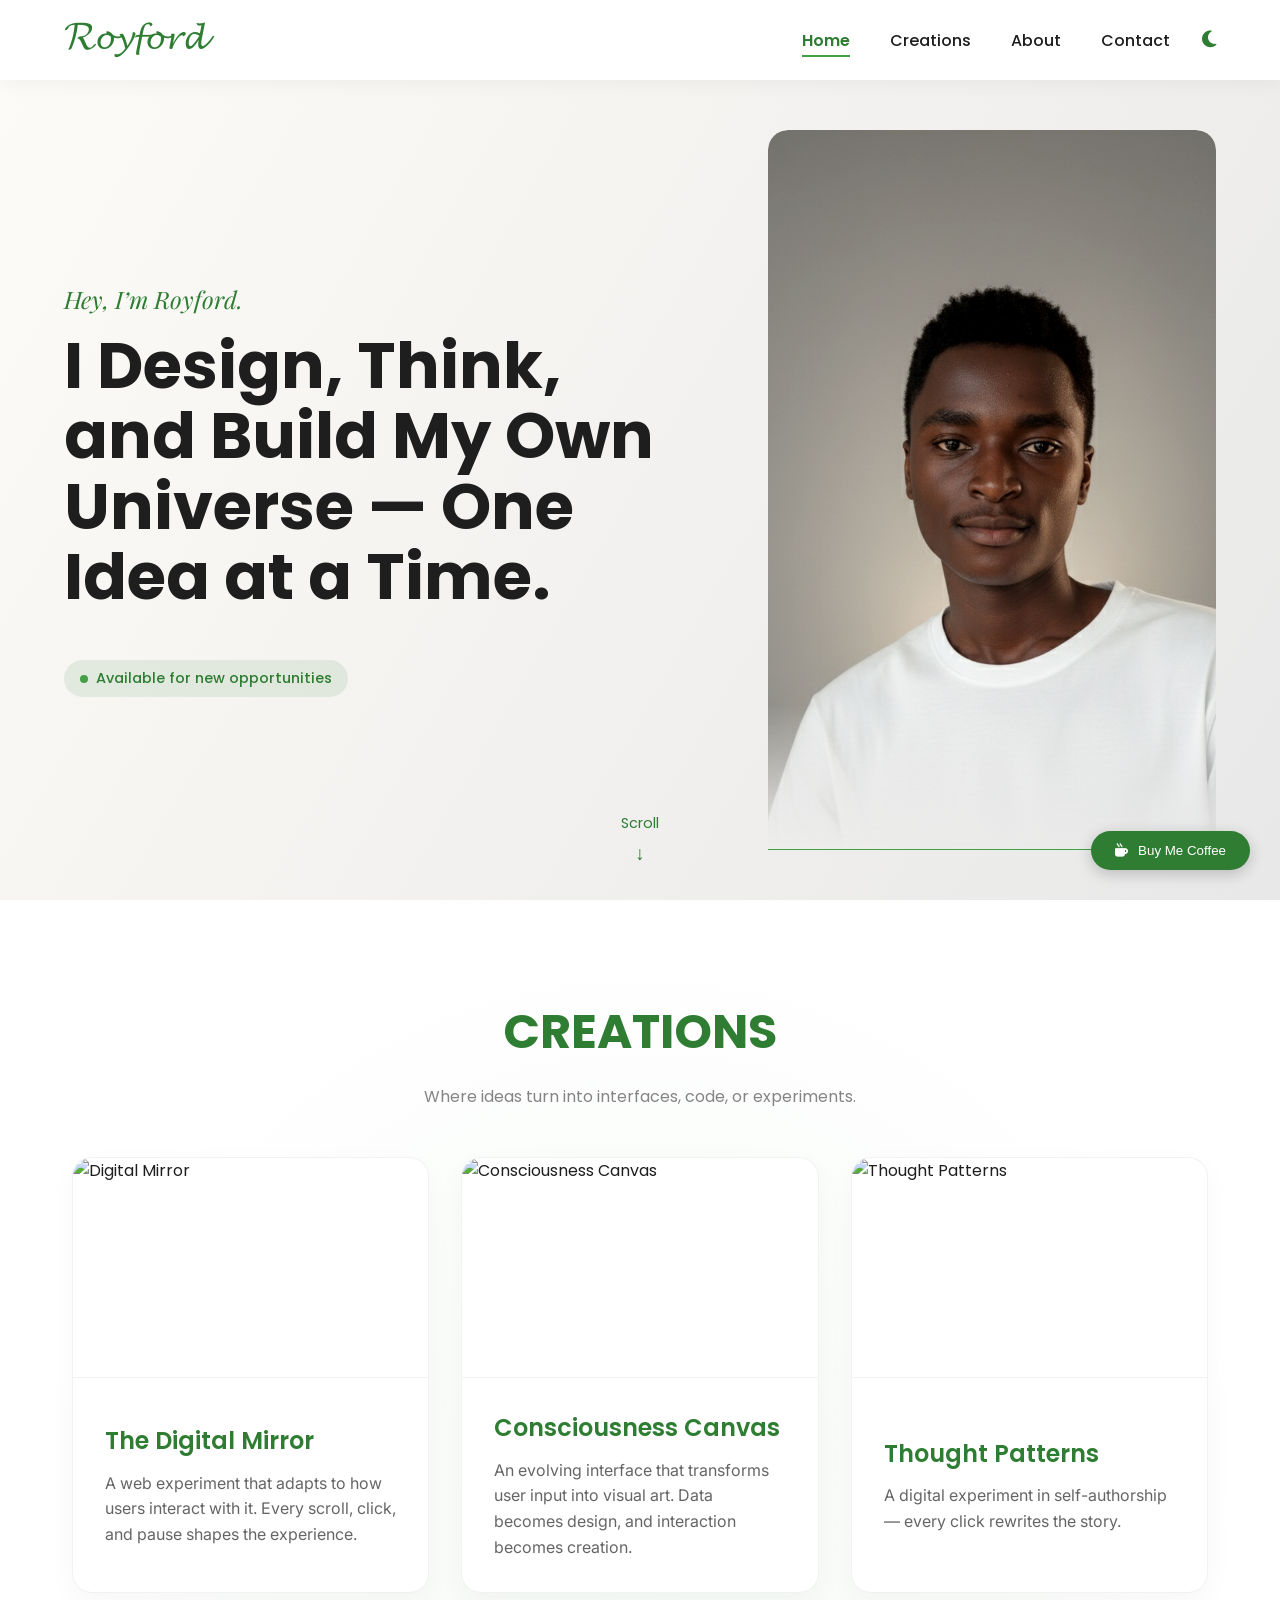
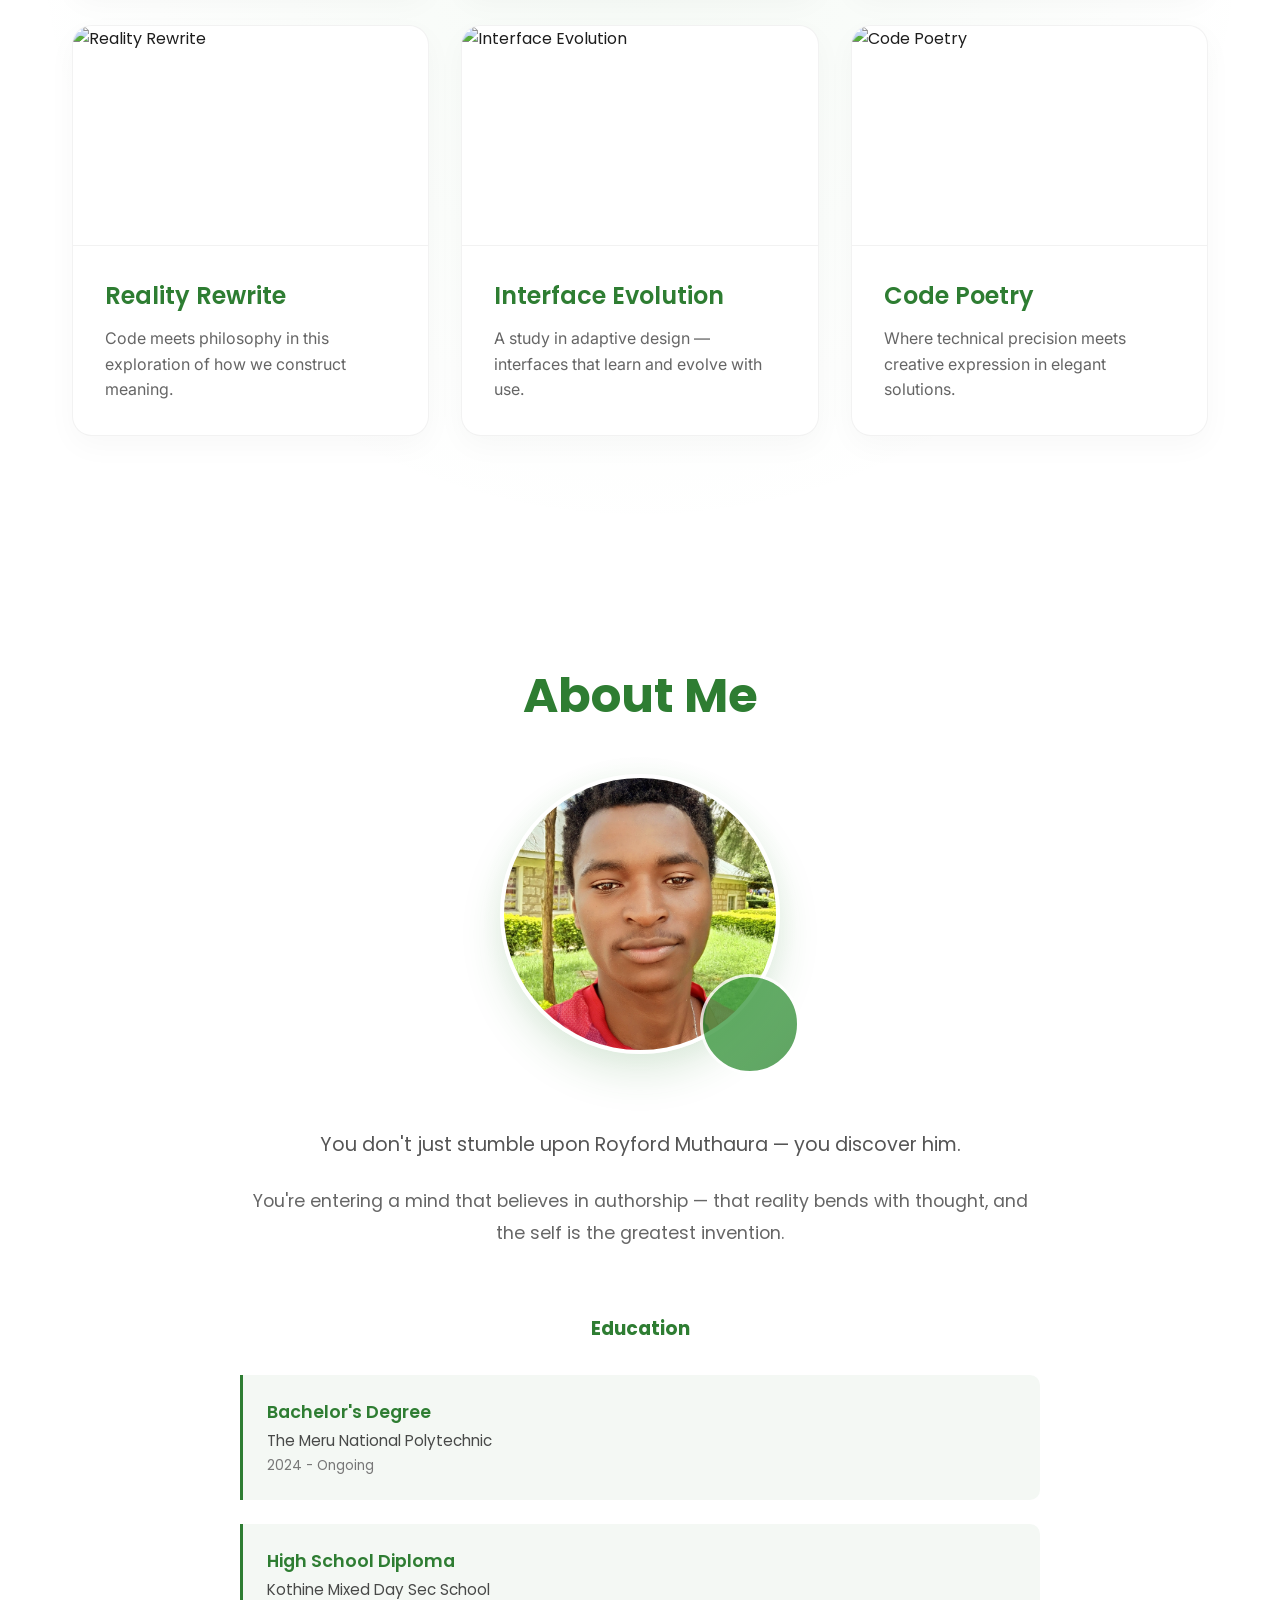
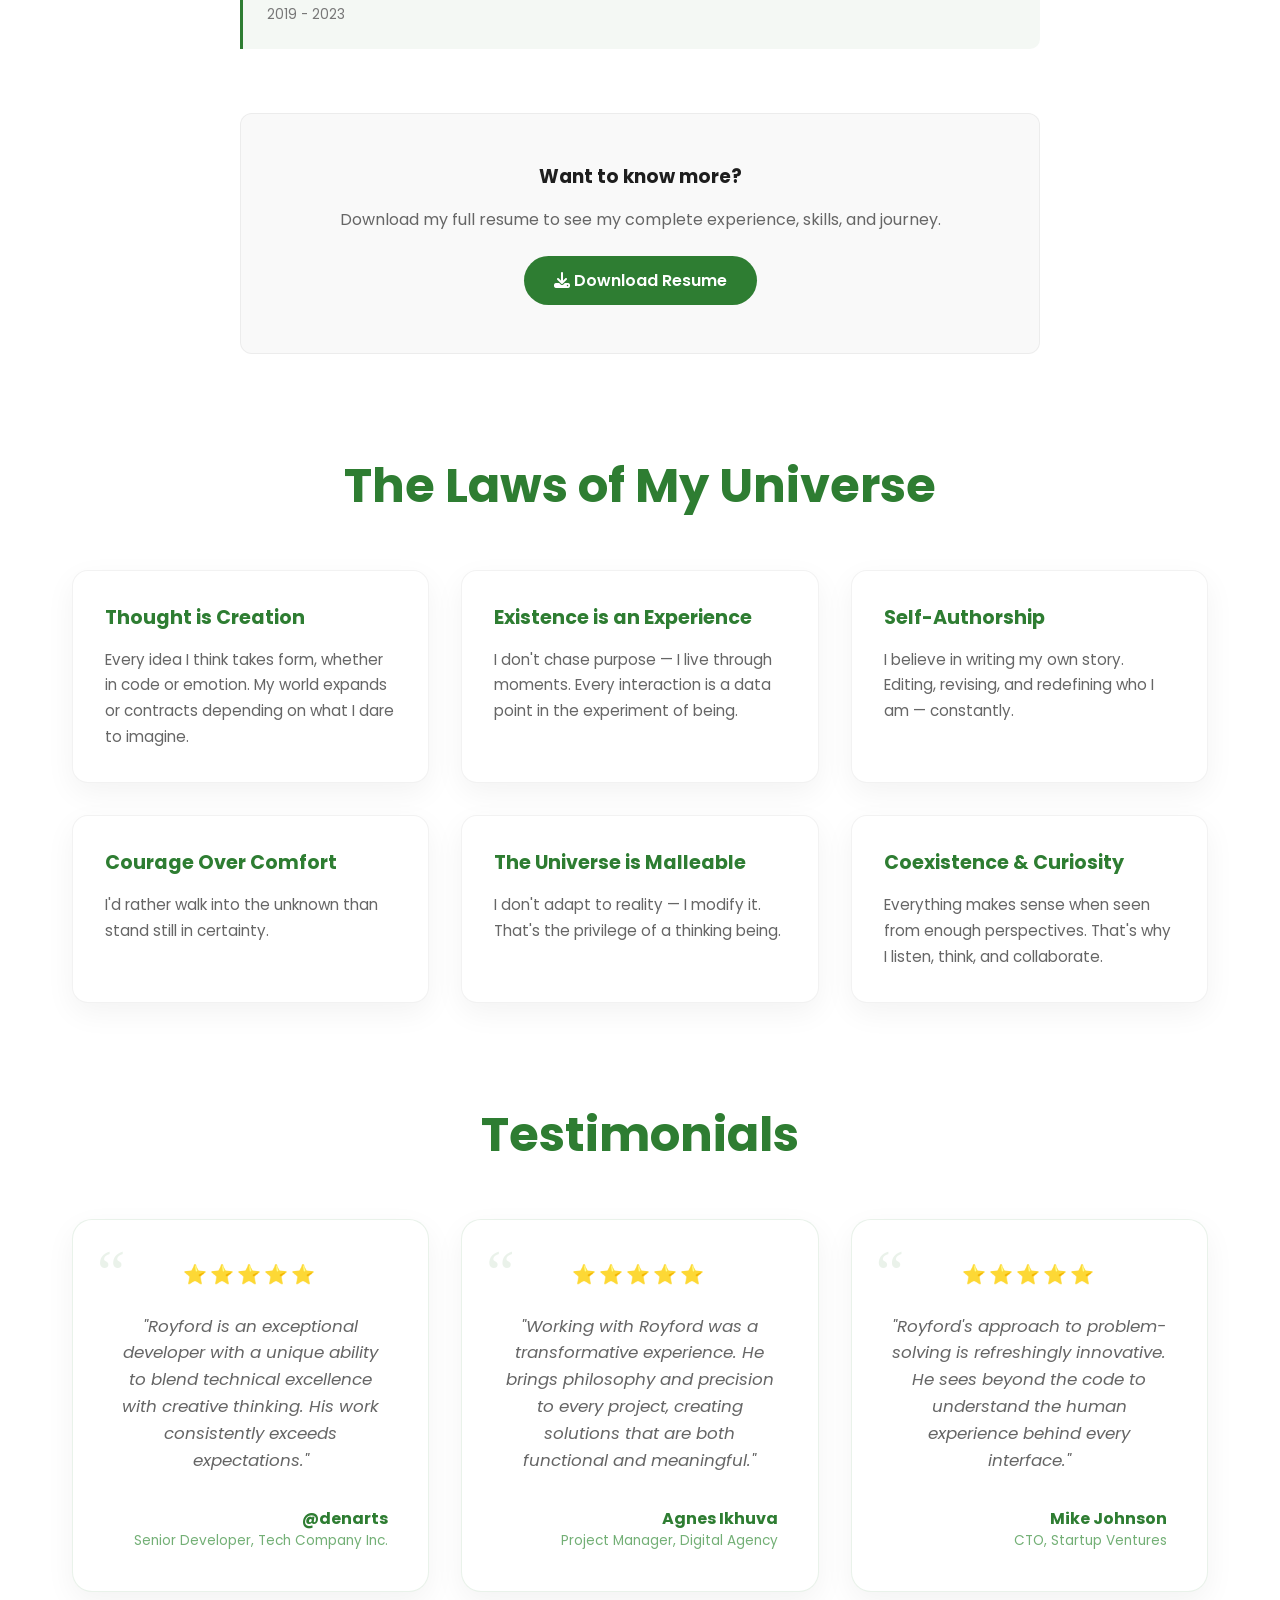
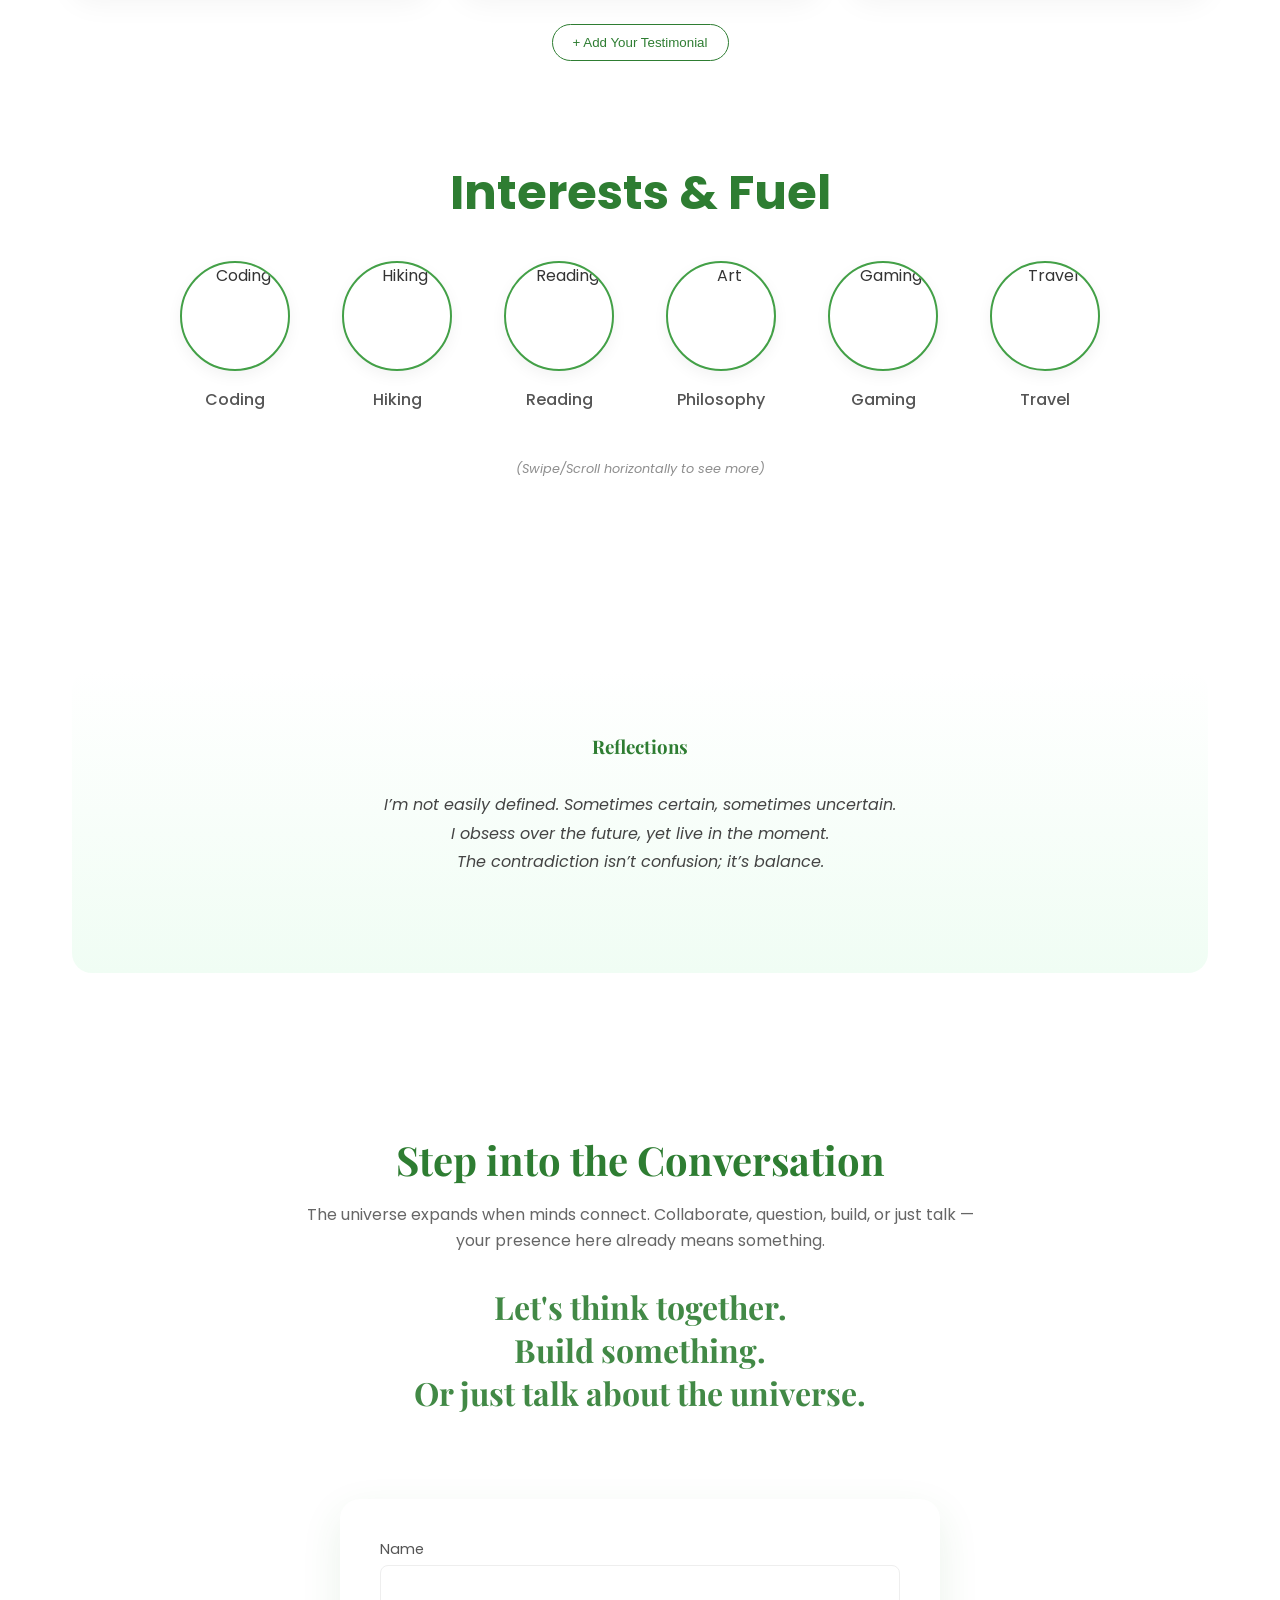
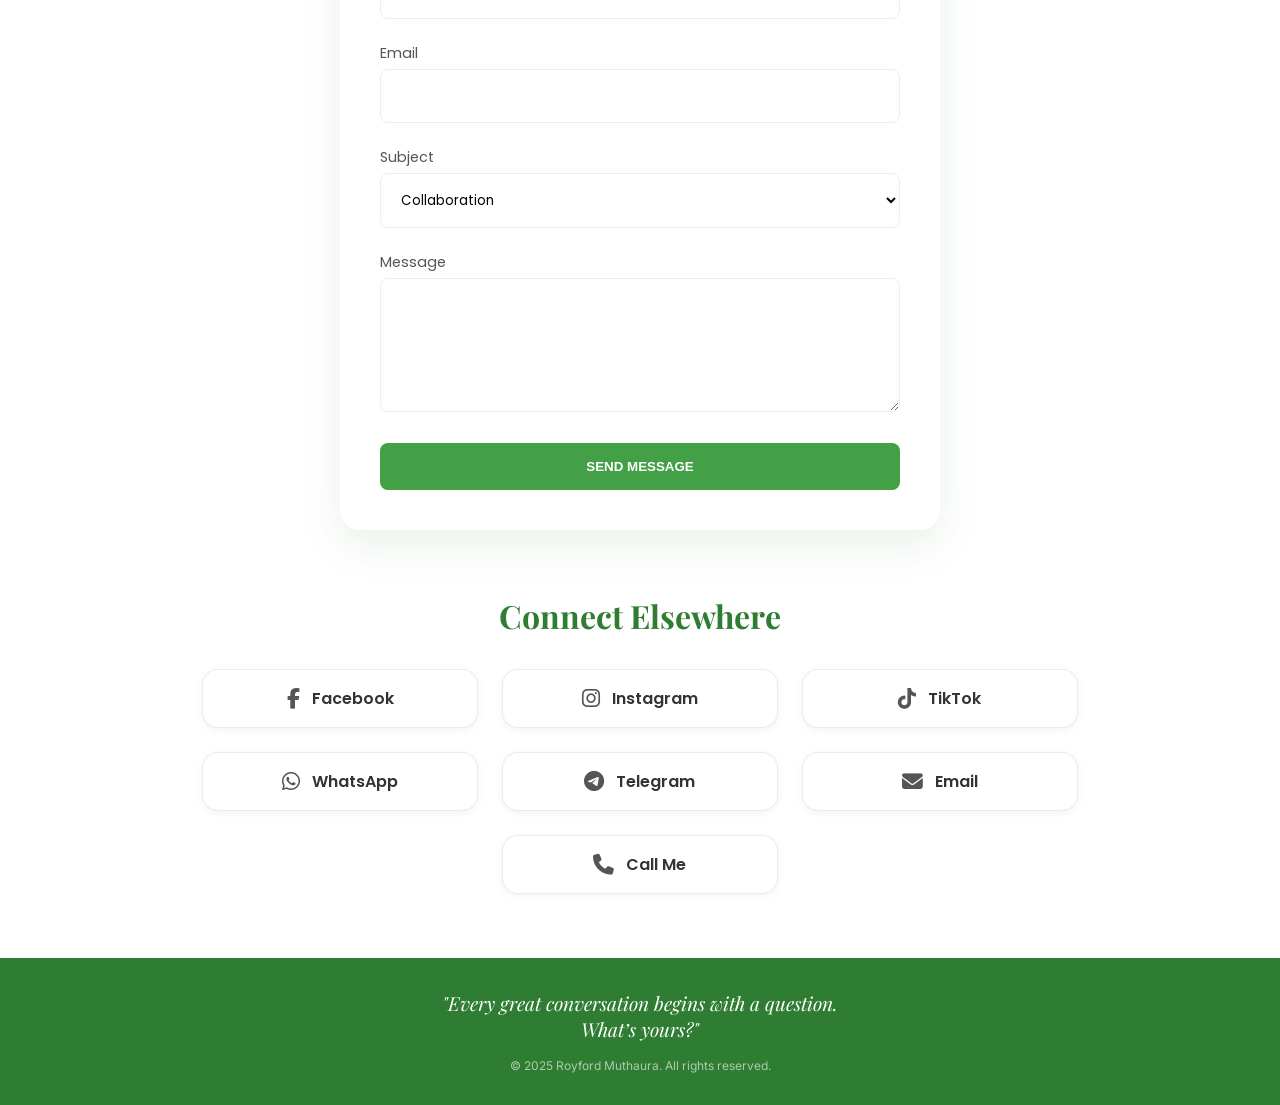
==== commit 6b061cf3: "index.html" ====
--- a/index.html
+++ b/index.html
@@ -1161,7 +1161,7 @@
                     <div class="hero-glow"></div> 
                     <div class="hero-portrait">
                         <!-- Replace with real image -->
-                        <img src="https://images.unsplash.com/photo-1507003211169-0a1dd7228f2d?ixlib=rb-4.0.3&auto=format&fit=crop&w=800&q=80" alt="Royford Muthaura">
+                        <img src="white tshirt.jpg" alt="Royford Muthaura">
                     </div>
                 </div>
             </div>
@@ -1264,7 +1264,7 @@
                     <div class="about-graphic fade-in-scroll" style="position: relative; width: 300px; height: 300px; display: flex; align-items: center; justify-content: center;">
                         <div style="width: 280px; height: 280px; border-radius: 50%; overflow: hidden; position: relative; z-index: 2; border: 4px solid white; box-shadow: 0 20px 40px rgba(46, 125, 50, 0.15);">
                             <!-- REPLACE WITH YOUR PORTRAIT -->
-                            <img src="https://images.unsplash.com/photo-1500648767791-00dcc994a43e?ixlib=rb-4.0.3&auto=format&fit=crop&w=600&q=80" alt="Royford Portrait" style="width: 100%; height: 100%; object-fit: cover;">
+                            <img src="1001867793.jpg" alt="Royford Portrait" style="width: 100%; height: 100%; object-fit: cover;">
                         </div>
                         <div style="position: absolute; width: 320px; height: 320px; background: radial-gradient(circle, rgba(67, 160, 71, 0.2) 0%, transparent 70%); top: 50%; left: 50%; transform: translate(-50%, -50%); z-index: 1;"></div>
                         <div style="position: absolute; bottom: -10px; right: -10px; width: 100px; height: 100px; background: linear-gradient(135deg, var(--green-light), var(--green-med)); border-radius: 50%; opacity: 0.8; z-index: 3; border: 3px solid white;"></div>
@@ -1778,3 +1778,4 @@
     </script>
 </body>
 </html>
+
